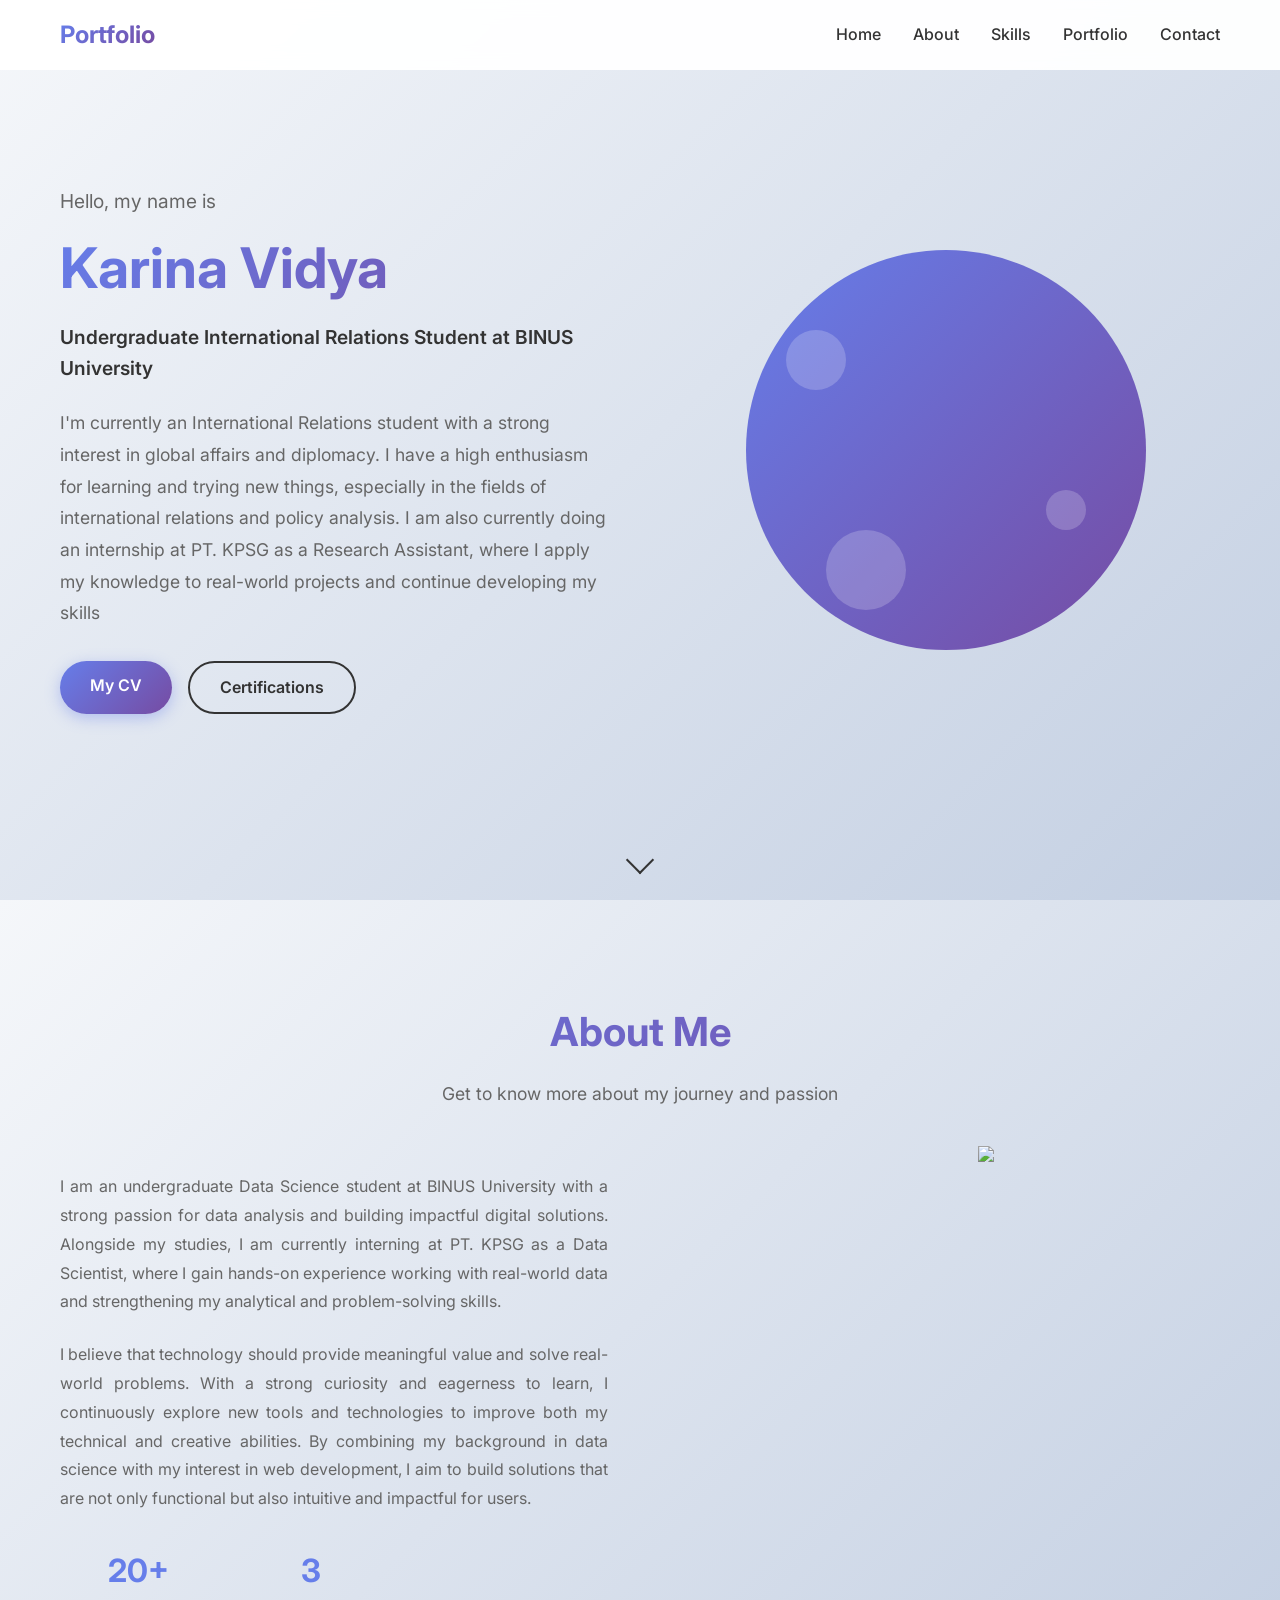
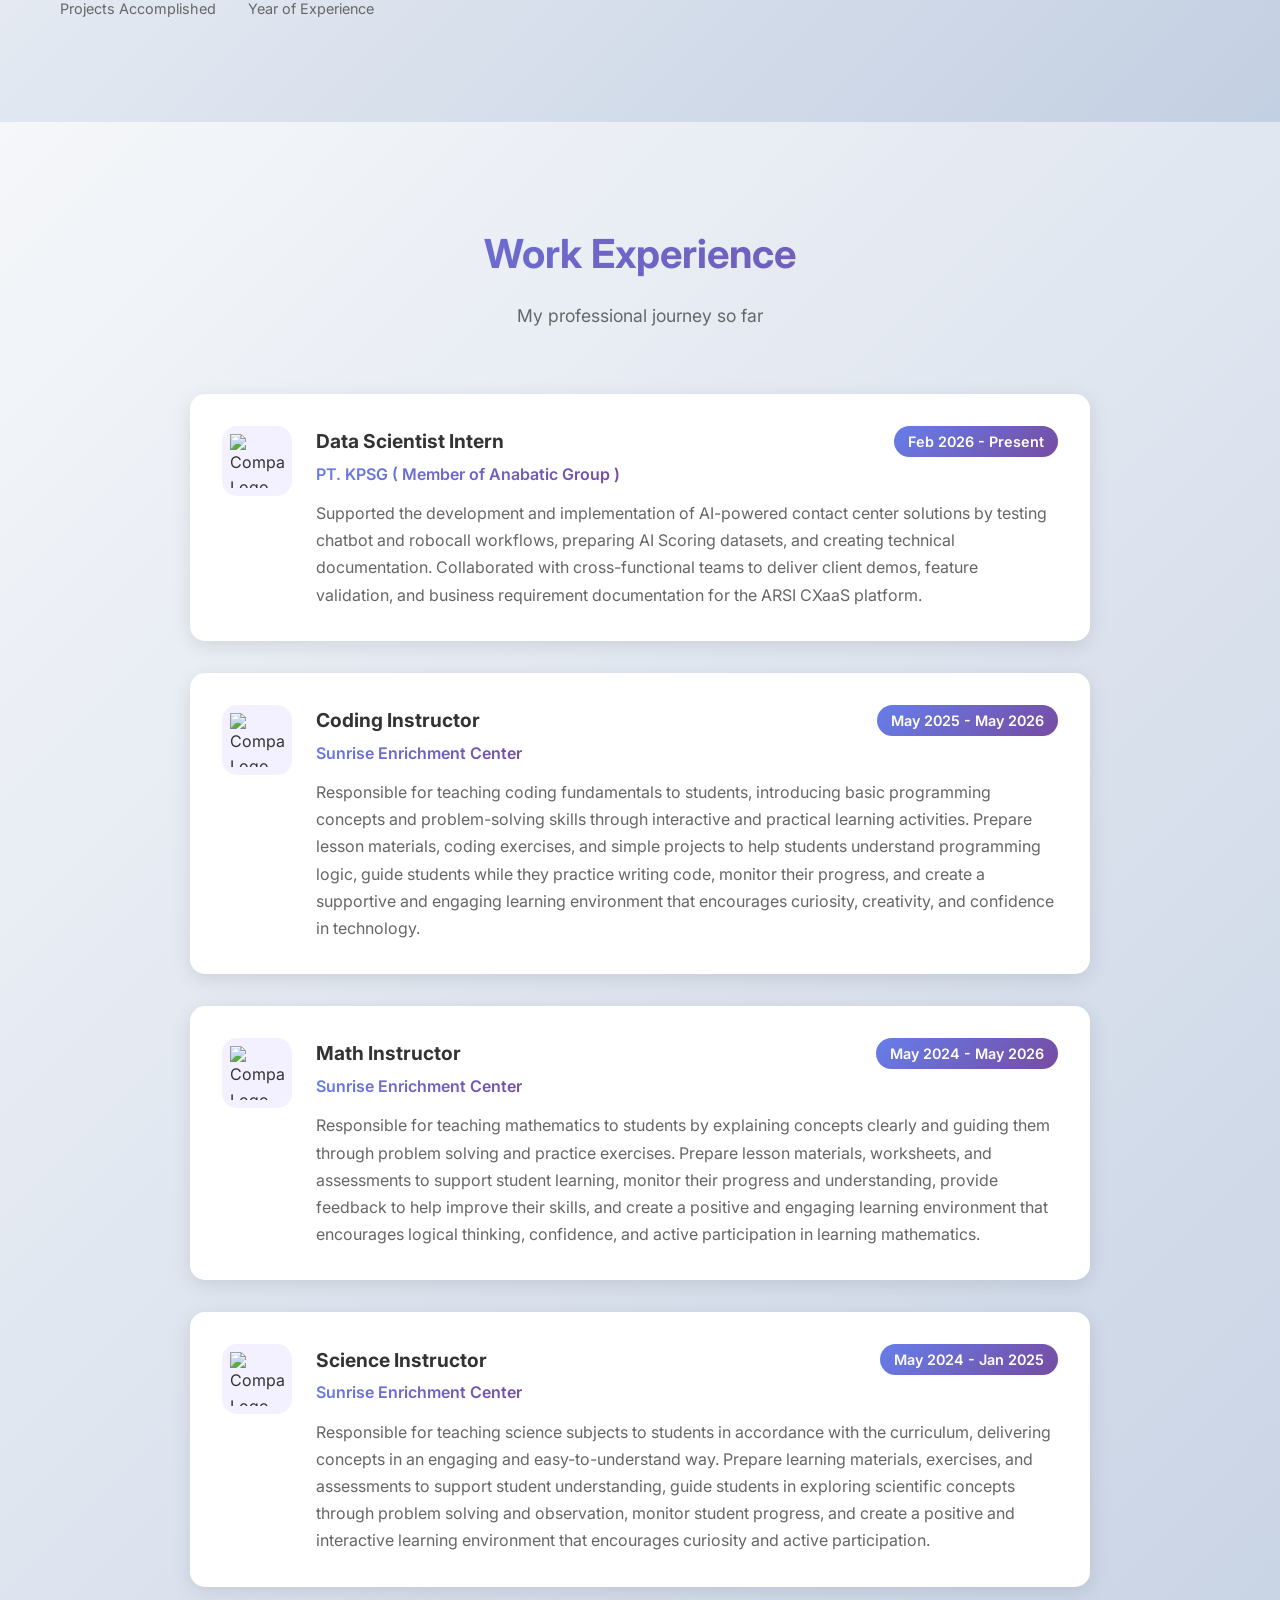
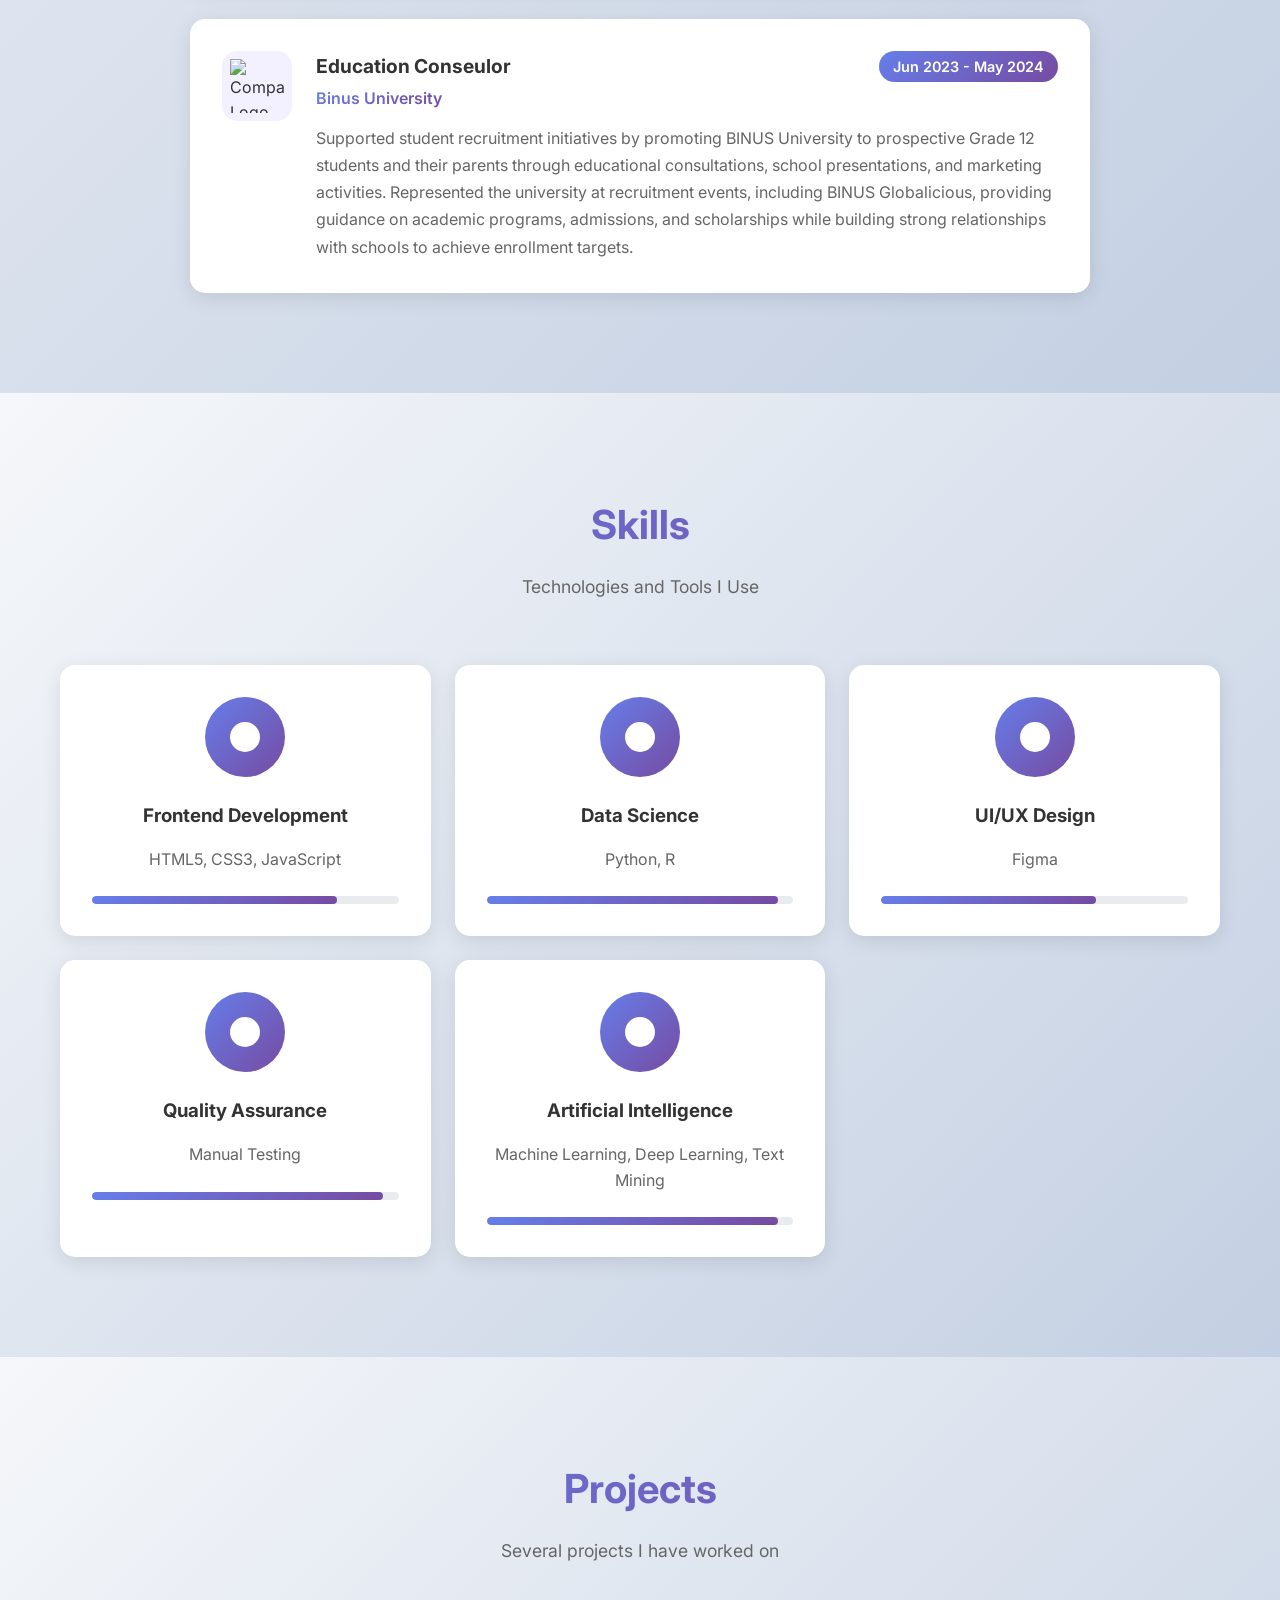
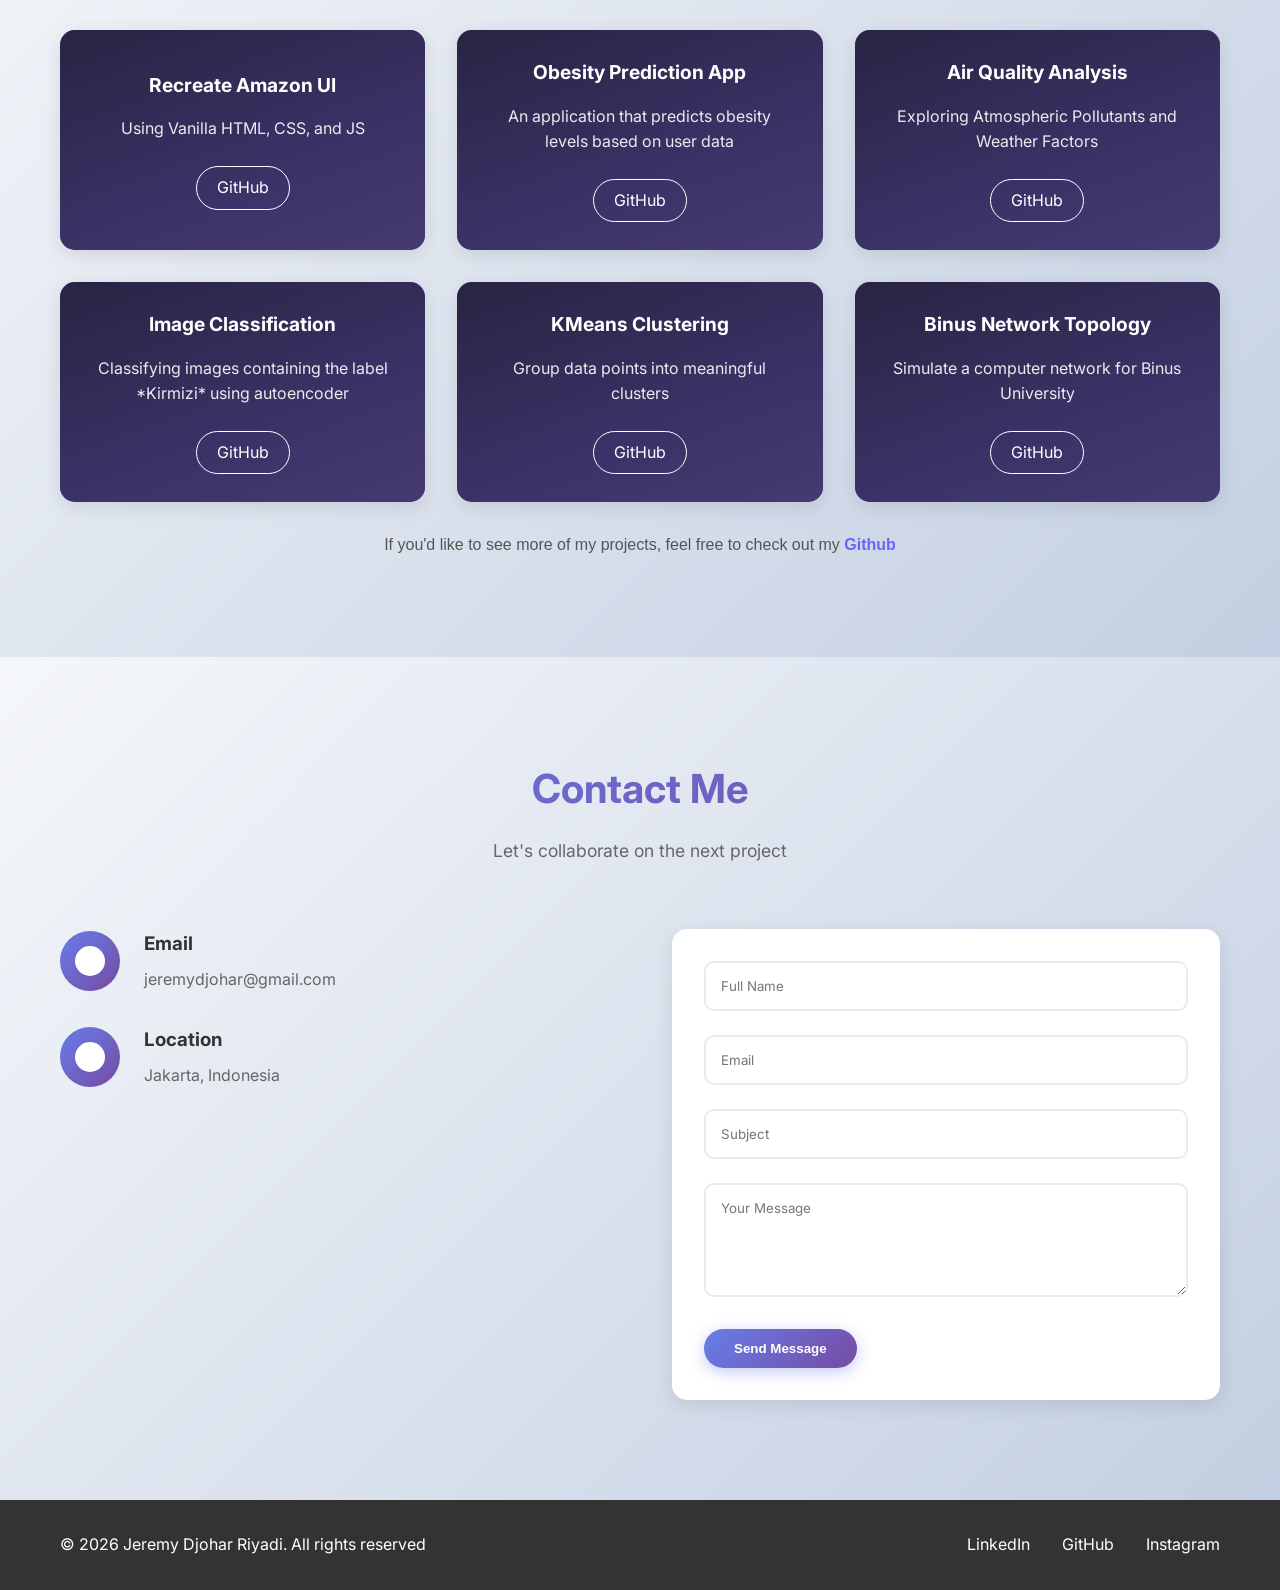
==== index.html @ fe1475b4 "Add files via upload" ====
<!DOCTYPE html>
<html lang="id">
<head>
    <meta charset="UTF-8">
    <meta name="viewport" content="width=device-width, initial-scale=1.0">
    <title>Portfolio Pribadi</title>
    <link href="https://fonts.googleapis.com/css2?family=Inter:wght@300;400;500;600;700&display=swap" rel="stylesheet">
    <link rel="stylesheet" href="styles.css?v=2">
</head>
<body>
    <!-- Navigation -->
    <nav class="navbar">
        <div class="nav-container">
            <div class="nav-logo">
                <span class="logo-text">Portfolio</span>
            </div>
            <ul class="nav-menu">
                <li class="nav-item">
                    <a href="#home" class="nav-link">Home</a>
                </li>
                <li class="nav-item">
                    <a href="#about" class="nav-link">About</a>
                </li>
                <li class="nav-item">
                    <a href="#skills" class="nav-link">Skills</a>
                </li>
                <li class="nav-item">
                    <a href="#portfolio" class="nav-link">Portfolio</a>
                </li>
                <li class="nav-item">
                    <a href="#contact" class="nav-link">Contact</a>
                </li>
            </ul>
            <div class="hamburger">
                <span class="bar"></span>
                <span class="bar"></span>
                <span class="bar"></span>
            </div>
        </div>
    </nav>

    <!-- Hero Section -->
    <section id="home" class="hero">
        <div class="hero-container">
            <div class="hero-content">
                <h1 class="hero-title">
                    <span class="greeting">Hello, my name is</span>
                    <span class="name">Karina Vidya</span>
                    <span class="profession">Undergraduate International Relations Student at BINUS University</span>
                </h1>
                <p class="hero-description">
                    I'm currently an International Relations student with a strong interest in global affairs and diplomacy. I have a high enthusiasm for learning and trying new things, especially in the fields of international relations and policy analysis. I am also currently doing an internship at PT. KPSG as a Research Assistant, where I apply my knowledge to real-world projects and continue developing my skills
                </p>
                <div class="hero-buttons">
                    <a href="/image/Jeremy Djohar Riyadi CV.pdf" target="_blank" class="btn btn-primary">My CV</a>
                    <a href="/achievements/achievements.html" class="btn btn-secondary">Certifications</a>
                </div>
            </div>
            <div class="hero-image">
                <div class="image-container">
                    <div class="floating-elements">
                        <div class="floating-element element-1"></div>
                        <div class="floating-element element-2"></div>
                        <div class="floating-element element-3"></div>
                    </div>
                </div>
            </div>
        </div>
        <div class="scroll-indicator">
            <div class="scroll-arrow"></div>
        </div>
    </section>

    <!-- About Section -->
    <section id="about" class="about">
        <div class="container">
            <div class="section-header">
                <h2 class="section-title">About Me</h2>
                <p class="section-subtitle">Get to know more about my journey and passion</p>
            </div>
            <div class="about-content">
                <div class="about-text">
                    <p>
                        I am an undergraduate Data Science student at BINUS University with a strong passion for data analysis and building impactful digital solutions. Alongside my studies, I am currently interning at PT. KPSG as a Data Scientist, where I gain hands-on experience working with real-world data and strengthening my analytical and problem-solving skills.
                    </p>
                    <p>
                        I believe that technology should provide meaningful value and solve real-world problems. With a strong curiosity and eagerness to learn, I continuously explore new tools and technologies to improve both my technical and creative abilities. By combining my background in data science with my interest in web development, I aim to build solutions that are not only functional but also intuitive and impactful for users.
                    </p>
                    <div class="stats">
                        <div class="stat-item">
                            <span class="stat-number">20+</span>
                            <span class="stat-label">Projects Accomplished</span>
                        </div>
                        <div class="stat-item">
                            <span class="stat-number">3+</span>
                            <span class="stat-label">Year of Experience</span>
                            </span>
                        </div>
                        <!-- <div class="stat-item">
                            <span class="stat-number">30+</span>
                            <span class="stat-label">Klien Puas</span>
                        </div> -->
                    </div>
                </div>
                <div class="about-image">
                    <div class="image-wrapper">
                        <img src="./image/foto-diri.jpg">
                    </div>
                </div>
            </div>
        </div>
    </section>

    <!-- Work Experience Section -->
    <section id="experience" class="experience">
        <div class="container">
            <div class="section-header">
                <h2 class="section-title">Work Experience</h2>
                <p class="section-subtitle">My professional journey so far</p>
            </div>
            <div class="experience-timeline">
                <div class="experience-item">
                    <div class="experience-logo">
                        <img src="./image/work-experience/KPSG.png" alt="Company Logo">
                    </div>
                    <div class="experience-details">
                        <div class="experience-header">
                            <h3 class="experience-role">Data Scientist Intern</h3>
                            <span class="experience-date">Feb 2026 - Present</span>
                        </div>
                        <h4 class="experience-company">PT. KPSG ( Member of Anabatic Group )</h4>
                        <p class="experience-description">
                            Supported the development and implementation of AI-powered contact center solutions by testing chatbot and robocall workflows, preparing AI Scoring datasets, and creating technical documentation. Collaborated with cross-functional teams to deliver client demos, feature validation, and business requirement documentation for the ARSI CXaaS platform.
                        </p>
                    </div>
                </div>

                <div class="experience-item">
                    <div class="experience-logo">
                        <img src="./image/work-experience/SEC.png" alt="Company Logo">
                    </div>
                    <div class="experience-details">
                        <div class="experience-header">
                            <h3 class="experience-role">Coding Instructor</h3>
                            <span class="experience-date">May 2025 - May 2026</span>
                        </div>
                        <h4 class="experience-company">Sunrise Enrichment Center</h4>
                        <p class="experience-description">
                            Responsible for teaching coding fundamentals to students, introducing basic programming concepts and problem-solving skills through interactive and practical learning activities. Prepare lesson materials, coding exercises, and simple projects to help students understand programming logic, guide students while they practice writing code, monitor their progress, and create a supportive and engaging learning environment that encourages curiosity, creativity, and confidence in technology.        </p>
                    </div>
                </div>

                <div class="experience-item">
                    <div class="experience-logo">
                        <img src="./image/work-experience/SEC.png" alt="Company Logo">
                    </div>
                    <div class="experience-details">
                        <div class="experience-header">
                            <h3 class="experience-role">Math Instructor</h3>
                            <span class="experience-date">May 2024 - May 2026</span>
                        </div>
                        <h4 class="experience-company">Sunrise Enrichment Center</h4>
                        <p class="experience-description">
                            Responsible for teaching mathematics to students by explaining concepts clearly and guiding them through problem solving and practice exercises. Prepare lesson materials, worksheets, and assessments to support student learning, monitor their progress and understanding, provide feedback to help improve their skills, and create a positive and engaging learning environment that encourages logical thinking, confidence, and active participation in learning mathematics.
                        </p>
                    </div>
                </div>

                <div class="experience-item">
                    <div class="experience-logo">
                        <img src="./image/work-experience/SEC.png" alt="Company Logo">
                    </div>
                    <div class="experience-details">
                        <div class="experience-header">
                            <h3 class="experience-role">Science Instructor</h3>
                            <span class="experience-date">May 2024 - Jan 2025</span>
                        </div>
                        <h4 class="experience-company">Sunrise Enrichment Center</h4>
                        <p class="experience-description">
                            Responsible for teaching science subjects to students in accordance with the curriculum, delivering concepts in an engaging and easy-to-understand way. Prepare learning materials, exercises, and assessments to support student understanding, guide students in exploring scientific concepts through problem solving and observation, monitor student progress, and create a positive and interactive learning environment that encourages curiosity and active participation.
                        </p>
                    </div>
                </div>

                <div class="experience-item">
                    <div class="experience-logo">
                        <img src="./image/work-experience/BINUS.png" alt="Company Logo">
                    </div>
                    <div class="experience-details">
                        <div class="experience-header">
                            <h3 class="experience-role">Education Conseulor</h3>
                            <span class="experience-date">Jun 2023 - May 2024</span>
                        </div>
                        <h4 class="experience-company">Binus University</h4>
                        <p class="experience-description">
                            Supported student recruitment initiatives by promoting BINUS University to prospective Grade 12 students and their parents through educational consultations, school presentations, and marketing activities. Represented the university at recruitment events, including BINUS Globalicious, providing guidance on academic programs, admissions, and scholarships while building strong relationships with schools to achieve enrollment targets.
                        </p>
                    </div>
                </div>
            </div>
        </div>
    </section>

    <!-- Skills Section -->
    <section id="skills" class="skills">
        <div class="container">
            <div class="section-header">
                <h2 class="section-title">Skills</h2>
                <p class="section-subtitle">Technologies and Tools I Use</p>
            </div>
            <div class="skills-grid">
                <div class="skill-card">
                    <div class="skill-icon">
                        <div class="icon-html"></div>
                    </div>
                    <h3>Frontend Development</h3>
                    <p>HTML5, CSS3, JavaScript</p>
                    <div class="skill-progress">
                        <div class="progress-bar" data-width="80"></div>
                    </div>
                </div>
                <div class="skill-card">
                    <div class="skill-icon">
                        <div class="icon-backend"></div>
                    </div>
                    <h3>Data Science</h3>
                    <p>Python, R</p>
                    <div class="skill-progress">
                        <div class="progress-bar" data-width="95"></div>
                    </div>
                </div>
                <div class="skill-card">
                    <div class="skill-icon">
                        <div class="icon-design"></div>
                    </div>
                    <h3>UI/UX Design</h3>
                    <p>Figma</p>
                    <div class="skill-progress">
                        <div class="progress-bar" data-width="70"></div>
                    </div>
                </div>
                <div class="skill-card">
                    <div class="skill-icon">
                        <div class="icon-mobile"></div>
                    </div>
                    <h3>Quality Assurance</h3>
                    <p>Manual Testing</p>
                    <div class="skill-progress">
                        <div class="progress-bar" data-width="95"></div>
                    </div>
                </div>
                <div class="skill-card">
                    <div class="skill-icon">
                        <div class="icon-mobile"></div>
                    </div>
                    <h3>Artificial Intelligence</h3>
                    <p>Machine Learning, Deep Learning, Text Mining</p>
                    <div class="skill-progress">
                        <div class="progress-bar" data-width="95"></div>
                    </div>
                </div>
            </div>
        </div>
    </section>

    <section id="portfolio" class="portfolio">
        <div class="container">
            <div class="section-header">
                <h2 class="section-title">Projects</h2>
                <p class="section-subtitle">Several projects I have worked on</p>
            </div>
            <div class="portfolio-grid">
                <div class="portfolio-item">
                    <div class="portfolio-image">
                        <div class="project-overlay">
                            <div class="project-info">
                                <h3>Recreate Amazon UI</h3>
                                <p>Using Vanilla HTML, CSS, and JS</p>
                                <div class="project-links">
                                    <a href="https://github.com/JeremyRiyadi/RecreateAmazonUI" target="_blank" class="project-link">GitHub</a>
                                </div>
                            </div>
                        </div>
                    </div>
                </div>
                <div class="portfolio-item">
                    <div class="portfolio-image">
                        <div class="project-overlay">
                            <div class="project-info">
                                <h3>Obesity Prediction App</h3>
                                <p>An application that predicts obesity levels based on user data</p>
                                <div class="project-links">
                                    <a href="https://github.com/JeremyRiyadi/ObesityPrediction" target="_blank" class="project-link">GitHub</a>
                                </div>
                            </div>
                        </div>
                    </div>
                </div>
                <div class="portfolio-item">
                    <div class="portfolio-image">
                        <div class="project-overlay">
                            <div class="project-info">
                                <h3>Air Quality Analysis</h3>
                                <p>Exploring Atmospheric Pollutants and Weather Factors</p>
                                <div class="project-links">
                                    <a href="https://github.com/JeremyRiyadi/AirQualityAnalysis" class="project-link">GitHub</a>
                                </div>
                            </div>
                        </div>
                    </div>
                </div>
                <div class="portfolio-item">
                    <div class="portfolio-image">
                        <div class="project-overlay">
                            <div class="project-info">
                                <h3>Image Classification</h3>
                                <p>Classifying images containing the label *Kirmizi* using autoencoder</p>
                                <div class="project-links">
                                    <a href="https://github.com/JeremyRiyadi/AutoEncoder-Image-Classification" class="project-link" target="_blank">GitHub</a>
                                </div>
                            </div>
                        </div>
                    </div>
                </div>
                <div class="portfolio-item">
                    <div class="portfolio-image">
                        <div class="project-overlay">
                            <div class="project-info">
                                <h3>KMeans Clustering</h3>
                                <p>Group data points into meaningful clusters</p>
                                <div class="project-links">
                                    <a href="https://github.com/JeremyRiyadi/K-Means-Clustering" class="project-link" target="_blank">GitHub</a>
                                </div>
                            </div>
                        </div>
                    </div>
                </div>
                <div class="portfolio-item">
                    <div class="portfolio-image">
                        <div class="project-overlay">
                            <div class="project-info">
                                <h3>Binus Network Topology</h3>
                                <p>Simulate a computer network for Binus University</p>
                                <div class="project-links">
                                    <a href="https://github.com/JeremyRiyadi/Binus-Network-Topology" class="project-link" target="_blank">GitHub</a>
                                </div>
                            </div>
                        </div>
                    </div>
                </div>
            </div>
            <div class="github-portfolio">If you'd like to see more of my projects, feel free to check out my <a href="https://github.com/JeremyRiyadi" target="_blank">Github</a></div>
        </div>
    </section>

    <!-- Contact Section -->
    <section id="contact" class="contact">
        <div class="container">
            <div class="section-header">
                <h2 class="section-title">Contact Me</h2>
                <p class="section-subtitle">Let's collaborate on the next project</p>
            </div>
            <div class="contact-content">
                <div class="contact-info">
                    <div class="contact-item">
                        <div class="contact-icon">
                            <div class="icon-email"></div>
                        </div>
                        <div class="contact-details">
                            <h3>Email</h3>
                            <p>jeremydjohar@gmail.com</p>
                        </div>
                    </div>
                    <!-- <div class="contact-item">
                        <div class="contact-icon">
                            <div class="icon-phone"></div>
                        </div>
                        <div class="contact-details">
                            <h3>Phone</h3>
                            <p>+62 8956 0505 3030</p>
                        </div>
                    </div> -->
                    <div class="contact-item">
                        <div class="contact-icon">
                            <div class="icon-location"></div>
                        </div>
                        <div class="contact-details">
                            <h3>Location</h3>
                            <p>Jakarta, Indonesia</p>
                        </div>
                    </div>
                </div>
                <form action="https://formspree.io/f/xjkoqdkg" method="POST"class="contact-form">
                    <div class="form-group">
                        <input type="text" id="name" name="name" placeholder="Full Name" required>
                    </div>
                    <div class="form-group">
                        <input type="email" id="email" name="email" placeholder="Email" required>
                    </div>
                    <div class="form-group">
                        <input type="text" id="subject" name="subject" placeholder="Subject" required>
                    </div>
                    <div class="form-group">
                        <textarea id="message" name="message" placeholder="Your Message" rows="5" required></textarea>
                    </div>
                    <button type="submit" class="btn btn-primary">Send Message</button>
                </form>
            </div>
        </div>
    </section>

    <!-- Footer -->
    <footer class="footer">
        <div class="container">
            <div class="footer-content">
                <div class="footer-text">
                    <p>&copy; 2026 Jeremy Djohar Riyadi. All rights reserved</p>
                </div>
                <div class="social-link s">
                    <a href="https://www.linkedin.com/in/jeremy-riyadi-1b7b32272/" class="social-link">LinkedIn</a>
                    <a href="https://github.com/JeremyRiyadi" class="social-link">GitHub</a>
                    <a href="https://www.instagram.com/jeremyd_riyadi" class="social-link">Instagram</a>
                </div>
            </div>
        </div>
    </footer>

    <script src="script.js"></script>
</body>
</html>
---- styles.css ----
/* Base Styles */
* {
    margin: 0;
    padding: 0;
    box-sizing: border-box;
}

html {
    scroll-behavior: smooth;
}

body {
    font-family: 'Inter', sans-serif;
    line-height: 1.6;
    color: #333;
    overflow-x: hidden;
    max-width: 100vw;
}

.container {
    max-width: 1200px;
    margin: 0 auto;
    padding: 0 20px;
}

/* Navigation */
.navbar {
    position: fixed;
    top: 0;
    width: 100%;
    background: rgba(255, 255, 255, 0.95);
    backdrop-filter: blur(10px);
    z-index: 1000;
    transition: all 0.3s ease;
}

.nav-container {
    max-width: 1200px;
    margin: 0 auto;
    padding: 0 20px;
    display: flex;
    justify-content: space-between;
    align-items: center;
    height: 70px;
}

.logo-text {
    font-size: 1.5rem;
    font-weight: 700;
    background: linear-gradient(135deg, #667eea 0%, #764ba2 100%);
    -webkit-background-clip: text;
    -webkit-text-fill-color: transparent;
    background-clip: text;
}

.nav-menu {
    display: flex;
    list-style: none;
    gap: 2rem;
}

.nav-link {
    text-decoration: none;
    color: #333;
    font-weight: 500;
    transition: all 0.3s ease;
    position: relative;
}

.nav-link::after {
    content: '';
    position: absolute;
    bottom: -5px;
    left: 0;
    width: 0;
    height: 2px;
    background: linear-gradient(135deg, #667eea 0%, #764ba2 100%);
    transition: width 0.3s ease;
}

.nav-link:hover::after {
    width: 100%;
}

.hamburger {
    display: none;
    flex-direction: column;
    cursor: pointer;
}

.bar {
    width: 25px;
    height: 3px;
    background: #333;
    margin: 3px 0;
    transition: 0.3s;
}

/* Hero Section */
.hero {
    min-height: 100vh;
    display: flex;
    align-items: center;
    background: linear-gradient(135deg, #f5f7fa 0%, #c3cfe2 100%);
    position: relative;
    overflow: hidden;
}

.hero-container {
    max-width: 1200px;
    margin: 0 auto;
    padding: 0 20px;
    display: grid;
    grid-template-columns: 1fr 1fr;
    gap: 4rem;
    align-items: center;
}

.hero-content {
    animation: slideInLeft 1s ease-out;
}

.hero-title {
    display: flex;
    flex-direction: column;
    gap: 0.5rem;
    margin-bottom: 1.5rem;
}

.greeting {
    font-size: 1.2rem;
    color: #666;
    font-weight: 400;
}

.name {
    font-size: 3.5rem;
    font-weight: 700;
    background: linear-gradient(135deg, #667eea 0%, #764ba2 100%);
    -webkit-background-clip: text;
    -webkit-text-fill-color: transparent;
    background-clip: text;
}

.profession {
    font-size: 1.2rem;
    color: #333;
    font-weight: 600;
}

.hero-description {
    font-size: 1.1rem;
    color: #666;
    margin-bottom: 2rem;
    line-height: 1.8;
}

.hero-buttons {
    display: flex;
    gap: 1rem;
}

.btn {
    padding: 12px 30px;
    border-radius: 50px;
    text-decoration: none;
    font-weight: 600;
    transition: all 0.3s ease;
    border: none;
    cursor: pointer;
    display: inline-block;
}

.btn-primary {
    background: linear-gradient(135deg, #667eea 0%, #764ba2 100%);
    color: white;
    box-shadow: 0 4px 15px rgba(102, 126, 234, 0.4);
}

.btn-primary:hover {
    transform: translateY(-2px);
    box-shadow: 0 8px 25px rgba(102, 126, 234, 0.6);
}

.btn-secondary {
    background: transparent;
    color: #333;
    border: 2px solid #333;
}

.btn-secondary:hover {
    background: #333;
    color: white;
    transform: translateY(-2px);
}

.hero-image {
    display: flex;
    justify-content: center;
    align-items: center;
    animation: slideInRight 1s ease-out;
}

.image-container {
    position: relative;
    width: 400px;
    height: 400px;
    background: linear-gradient(135deg, #667eea 0%, #764ba2 100%);
    border-radius: 50%;
    display: flex;
    align-items: center;
    justify-content: center;
}

.floating-elements {
    position: absolute;
    width: 100%;
    height: 100%;
}

.floating-element {
    position: absolute;
    border-radius: 50%;
    background: rgba(255, 255, 255, 0.2);
    animation: float 6s ease-in-out infinite;
}

.element-1 {
    width: 60px;
    height: 60px;
    top: 20%;
    left: 10%;
    animation-delay: 0s;
}

.element-2 {
    width: 40px;
    height: 40px;
    top: 60%;
    right: 15%;
    animation-delay: 2s;
}

.element-3 {
    width: 80px;
    height: 80px;
    bottom: 10%;
    left: 20%;
    animation-delay: 4s;
}

.scroll-indicator {
    position: absolute;
    bottom: 30px;
    left: 50%;
    transform: translateX(-50%);
    animation: bounce 2s infinite;
}

.scroll-arrow {
    width: 20px;
    height: 20px;
    border-right: 2px solid #333;
    border-bottom: 2px solid #333;
    transform: rotate(45deg);
}

/* Section Styles */
.section-header {
    text-align: center;
    margin-bottom: 4rem;
}

.section-title {
    font-size: 2.5rem;
    font-weight: 700;
    margin-bottom: 1rem;
    background: linear-gradient(135deg, #667eea 0%, #764ba2 100%);
    -webkit-background-clip: text;
    -webkit-text-fill-color: transparent;
    background-clip: text;
}

.section-subtitle {
    font-size: 1.1rem;
    color: #666;
    max-width: 600px;
    margin: 0 auto;
}

/* About Section */
.about {
    padding: 100px 0;
    background: linear-gradient(135deg, #f5f7fa 0%, #c3cfe2 100%);
}

.about-content {
    display: grid;
    grid-template-columns: 1fr 1fr;
    gap: 4rem;
    align-items: center;
}

.about-text p {
    margin-bottom: 1.5rem;
    color: #666;
    line-height: 1.8;
    text-align: justify;
}

.stats {
    display: flex;
    gap: 2rem;
    margin-top: 2rem;
}

.stat-item {
    text-align: center;
}

.stat-number {
    display: block;
    font-size: 2rem;
    font-weight: 700;
    color: #667eea;
}

.stat-label {
    font-size: 0.9rem;
    color: #666;
}

.about-image {
    display: flex;
    justify-content: start;
    height: 100%;
}

.image-wrapper {
    position: relative;
    width: 500px;
    height: 400px;
    border-radius: 20px;
    display: flex;
    align-items: center;
    justify-content: center;
}

.image-wrapper img {
    width : auto;
    height: 500px;
    margin-left: 8rem;
    margin-top: 3rem;
}

.profile-card {
    background: white;
    padding: 2rem;
    border-radius: 15px;
    box-shadow: 0 10px 30px rgba(0, 0, 0, 0.1);
    text-align: center;
    transform: translateY(-20px);
}

.profile-card h3 {
    margin-bottom: 0.5rem;
    color: #333;
}

.profile-card p {
    color: #666;
    font-size: 0.9rem;
}

/* Skills Section */
.skills {
    padding: 100px 0;
    background: linear-gradient(135deg, #f5f7fa 0%, #c3cfe2 100%);;
}

.skills-grid {
    display: grid;
    grid-template-columns: repeat(auto-fit, minmax(280px, 1fr));
    gap: 1.5rem;
}

.skill-card {
    background: white;
    padding: 2rem;
    border-radius: 15px;
    text-align: center;
    box-shadow: 0 5px 20px rgba(0, 0, 0, 0.1);
    transition: all 0.3s ease;
}

.skill-card:hover {
    transform: translateY(-10px);
    box-shadow: 0 15px 40px rgba(0, 0, 0, 0.15);
}

.skill-icon {
    width: 80px;
    height: 80px;
    margin: 0 auto 1.5rem;
    background: linear-gradient(135deg, #667eea 0%, #764ba2 100%);
    border-radius: 50%;
    display: flex;
    align-items: center;
    justify-content: center;
}

.skill-card h3 {
    margin-bottom: 1rem;
    color: #333;
}

.skill-card p {
    color: #666;
    margin-bottom: 1.5rem;
}

.skill-progress {
    background: #e9ecef;
    height: 8px;
    border-radius: 4px;
    overflow: hidden;
}

.progress-bar {
    height: 100%;
    background: linear-gradient(135deg, #667eea 0%, #764ba2 100%);
    border-radius: 4px;
    width: 0;
    transition: width 2s ease;
}

/* Work Experience Section */
.experience {
    padding: 100px 0;
    background: linear-gradient(135deg, #f5f7fa 0%, #c3cfe2 100%);
}

.experience-timeline {
    display: flex;
    flex-direction: column;
    gap: 2rem;
    max-width: 900px;
    margin: 0 auto;
}

.experience-item {
    background: white;
    border-radius: 15px;
    padding: 2rem;
    box-shadow: 0 5px 20px rgba(0, 0, 0, 0.1);
    display: flex;
    gap: 1.5rem;
    align-items: flex-start;
    transition: all 0.3s ease;
}

.experience-item:hover {
    transform: translateY(-5px);
    box-shadow: 0 15px 40px rgba(0, 0, 0, 0.15);
}

.experience-logo {
    flex-shrink: 0;
    width: 70px;
    height: 70px;
    border-radius: 15px;
    background: #f3f1ff;
    display: flex;
    align-items: center;
    justify-content: center;
    overflow: hidden;
}

.experience-logo img {
    width: 100%;
    height: 100%;
    object-fit: contain;
    padding: 8px;
}

.experience-details {
    flex: 1;
}

.experience-header {
    display: flex;
    flex-wrap: wrap;
    justify-content: space-between;
    align-items: center;
    gap: 0.5rem;
    margin-bottom: 0.3rem;
}

.experience-role {
    color: #333;
    font-size: 1.2rem;
}

.experience-date {
    font-size: 0.9rem;
    font-weight: 600;
    color: white;
    background: linear-gradient(135deg, #667eea 0%, #764ba2 100%);
    padding: 4px 14px;
    border-radius: 50px;
    white-space: nowrap;
}

.experience-company {
    font-size: 1rem;
    font-weight: 600;
    margin-bottom: 0.8rem;
    background: linear-gradient(135deg, #667eea 0%, #764ba2 100%);
    -webkit-background-clip: text;
    -webkit-text-fill-color: transparent;
    background-clip: text;
    display: inline-block;
}

.experience-description {
    color: #666;
    line-height: 1.7;
}

/* Portfolio Section */
.portfolio {
    padding: 100px 0;
    background: linear-gradient(135deg, #f5f7fa 0%, #c3cfe2 100%);
}

.portfolio-grid {
    display: grid;
    grid-template-columns: repeat(auto-fit, minmax(300px, 1fr));
    gap: 2rem;
}

.portfolio-item {
    position: relative;
    border-radius: 15px;
    overflow: hidden;
    box-shadow: 0 5px 20px rgba(0, 0, 0, 0.1);
    transition: all 0.3s ease;
}

.portfolio-item:hover {
    transform: translateY(-10px);
    box-shadow: 0 15px 40px rgba(0, 0, 0, 0.2);
}

.portfolio-image {
    height: 220px;
    background: linear-gradient(135deg, #667eea 0%, #764ba2 100%);
    position: relative;
    overflow: hidden;
}

.github-portfolio {
    text-align: center;
    margin-top: 30px;
    font-size: 16px;
    color: #555; 
    font-family: 'Poppins', sans-serif;
}

.github-portfolio a {
    color: #6c63ff; 
    text-decoration: none;
    font-weight: 600;
    transition: color 0.3s ease;
}

.github-portfolio a:hover {
    color: #3a2ecc; 
    text-decoration: underline;
}

.project-overlay {
    position: absolute;
    top: 0;
    left: 0;
    right: 0;
    bottom: 0;
    background: linear-gradient(160deg, #282442 0%, #3a3266 60%, #453a72 100%);
    display: flex;
    align-items: center;
    justify-content: center;
    opacity: 0;
    transition: all 0.3s ease;
}

.portfolio-item .project-overlay {
    opacity: 1;
}

.project-info {
    text-align: center;
    color: white;
    padding: 2rem;
}

.project-info h3 {
    margin-bottom: 1rem;
    font-size: 1.2rem;
}

.project-info p {
    margin-bottom: 1.5rem;
    opacity: 0.9;
    font-size: 1rem;
}

.project-links {
    display: flex;
    gap: 1rem;
    justify-content: center;
}

.project-link {
    padding: 8px 20px;
    background: transparent;
    color: white;
    text-decoration: none;
    border: 1px solid white;
    border-radius: 25px;
    transition: all 0.3s ease;
}

.project-link:hover {
    background: white;
    color: #333;
    font-weight: bold;
}

/* Contact Section */
.contact {
    padding: 100px 0;
    background: linear-gradient(135deg, #f5f7fa 0%, #c3cfe2 100%);
}

.contact-content {
    display: grid;
    grid-template-columns: 1fr 1fr;
    gap: 4rem;
}

.contact-info {
    display: flex;
    flex-direction: column;
    gap: 2rem;
}

.contact-item {
    display: flex;
    align-items: center;
    gap: 1.5rem;
}

.contact-icon {
    width: 60px;
    height: 60px;
    background: linear-gradient(135deg, #667eea 0%, #764ba2 100%);
    border-radius: 50%;
    display: flex;
    align-items: center;
    justify-content: center;
}

.contact-details h3 {
    margin-bottom: 0.5rem;
    color: #333;
}

.contact-details p {
    color: #666;
}

.contact-form {
    background: white;
    padding: 2rem;
    border-radius: 15px;
    box-shadow: 0 5px 20px rgba(0, 0, 0, 0.1);
}

.form-group {
    margin-bottom: 1.5rem;
}

.form-group input,
.form-group textarea {
    width: 100%;
    padding: 15px;
    border: 2px solid #e9ecef;
    border-radius: 10px;
    font-family: inherit;
    transition: all 0.3s ease;
}

.form-group input:focus,
.form-group textarea:focus {
    outline: none;
    border-color: #667eea;
}

/* Footer */
.footer {
    background: #333;
    color: white;
    padding: 2rem 0;
}

.footer-content {
    display: flex;
    justify-content: space-between;
    align-items: center;
}

.social-links {
    display: flex;
    gap: 1rem;
}

.social-link {
    color: white;
    text-decoration: none;
    transition: all 0.3s ease;
    display: flex;
    gap: 2rem;
}

.social-link:hover {
    color: #667eea;
}

/* Icon Styles */
.icon-html, .icon-backend, .icon-design, .icon-mobile,
.icon-email, .icon-phone, .icon-location {
    width: 30px;
    height: 30px;
    background: white;
    border-radius: 50%;
}

/* Animations */
@keyframes slideInLeft {
    from {
        opacity: 0;
        transform: translateX(-50px);
    }
    to {
        opacity: 1;
        transform: translateX(0);
    }
}

@keyframes slideInRight {
    from {
        opacity: 0;
        transform: translateX(50px);
    }
    to {
        opacity: 1;
        transform: translateX(0);
    }
}

@keyframes float {
    0%, 100% {
        transform: translateY(0px);
    }
    50% {
        transform: translateY(-20px);
    }
}

@keyframes bounce {
    0%, 20%, 50%, 80%, 100% {
        transform: translateY(0) translateX(-50%);
    }
    40% {
        transform: translateY(-10px) translateX(-50%);
    }
    60% {
        transform: translateY(-5px) translateX(-50%);
    }
}

/* Responsive Design */
@media (max-width: 820px) {
    .hamburger {
        display: flex;
    }
    
    .nav-menu {
        position: fixed;
        left: -100%;
        top: 70px;
        flex-direction: column;
        background-color: white;
        width: 100%;
        text-align: center;
        transition: 0.3s;
        box-shadow: 0 10px 27px rgba(0, 0, 0, 0.05);
        padding: 2rem 0;
    }
    
    .nav-menu.active {
        left: 0;
    }

    .hero-container {
        grid-template-columns: 1fr;
        text-align: center;
        gap: 5rem;
    }

    .hero-buttons {
        display: flex;
        justify-content: center;
    }
    
    .name {
        font-size: 2.5rem;
    }
    
    .profession {
        font-size: 1.5rem;
    }
    
    .about-content,
    .contact-content {
        grid-template-columns: 1fr;
        gap: 2rem;
    }

    .about-text p {
        margin-bottom: 1.5rem;
        color: #666;
        line-height: 1.8;
        text-align: center;
    }

    .image-wrapper {
        display: flex;
        justify-content: center;
        align-items: center;
        width: 95vw;
    }

    .image-wrapper img {
        width : auto;
        height: 400px;
        margin: 0;
    }
    
    .stats {
        justify-content: center;
    }
    
    .skills-grid {
        grid-template-columns: 1fr;
    }
    
    .portfolio-grid {
        grid-template-columns: 1fr;
    }

    .experience-item {
        flex-direction: column;
        text-align: center;
        align-items: center;
    }

    .experience-header {
        flex-direction: column;
        text-align: center;
    }
    
    .footer-content {
        flex-direction: column;
        gap: 1rem;
        text-align: center;
    }
}

@media (max-width: 480px) {
    .navbar {
        opacity: 0;
    }

    .section-title {
        font-size: 1.8rem;
    }

    .hero {
        max-width: 100vw;
    }
    
    .hero-container {
        gap: 2rem;
    }

    .greeting {
        font-size: 1rem;
    }

    .name {
        font-size: 1.7rem;
    }

    .profession {
        font-size: 1.2rem;
    }

    .hero-description {
        font-size: 1rem;
    }

    .hero-buttons {
        flex-direction: column;
        align-items: center;
    }

    .btn {
        padding: 10px 25px;
        font-weight: 500;
        transition: all 0.3s ease;
        cursor: pointer;
    }

    .image-container {
        width: 200px;
        height: 200px;
    }

    .floating-elements {
        width: 80%;
    }

    .element-1 {
        width: 30px;
        height: 30px;
        top: 20%;
        left: 10%;
        animation-delay: 0s;
    }

    .element-2 {
        width: 20px;
        height: 20px;
        top: 60%;
        right: 15%;
        animation-delay: 2s;
    }

    .element-3 {
        width: 40px;
        height: 40px;
        bottom: 10%;
        left: 20%;
        animation-delay: 4s;
    }
    
    .btn {
        width: 200px;
        text-align: center;
    }

    .about-text p {
        font-size: 0.7rem;
        text-align: center;
    }

    .about-text {
        max-width: 100%;
        width: 90vw;
    }

    .stats{
        display: flex;
        justify-content: center;
        width: 90vw;
    }

    .stat-number {
        font-size: 1.5rem;
    }

    .stat-label {
        font-size: 0.8rem;
    }

    .image-wrapper img {
        width : auto;
        height: 350px;
        margin-left: 0;
        margin-top: 3rem;
    }

    .image-wrapper {
        width: 90vw;
        display: flex;
        justify-content: center;
    }

    .portfolio-image {
        height: 250px;
    }

    .project-info {
        padding: 10px 10px;
    }

    .project-info p {
        font-size: 0.8rem;
    }

    .skill-icon {
        width: 40px;
        height: 40px;
    }

    .contact-icon {
        width: 40px;
        height: 40px;
    }

    .experience-item {
        padding: 1.5rem;
    }

    .experience-logo {
        width: 55px;
        height: 55px;
    }

    .experience-role {
        font-size: 1rem;
    }

    .experience-description {
        font-size: 0.85rem;
    }

    .icon-html, .icon-backend, .icon-design, .icon-mobile,
    .icon-email, .icon-phone, .icon-location {
        width: 15px;
        height: 15px;
        background: white;
        border-radius: 50%;
    }
}
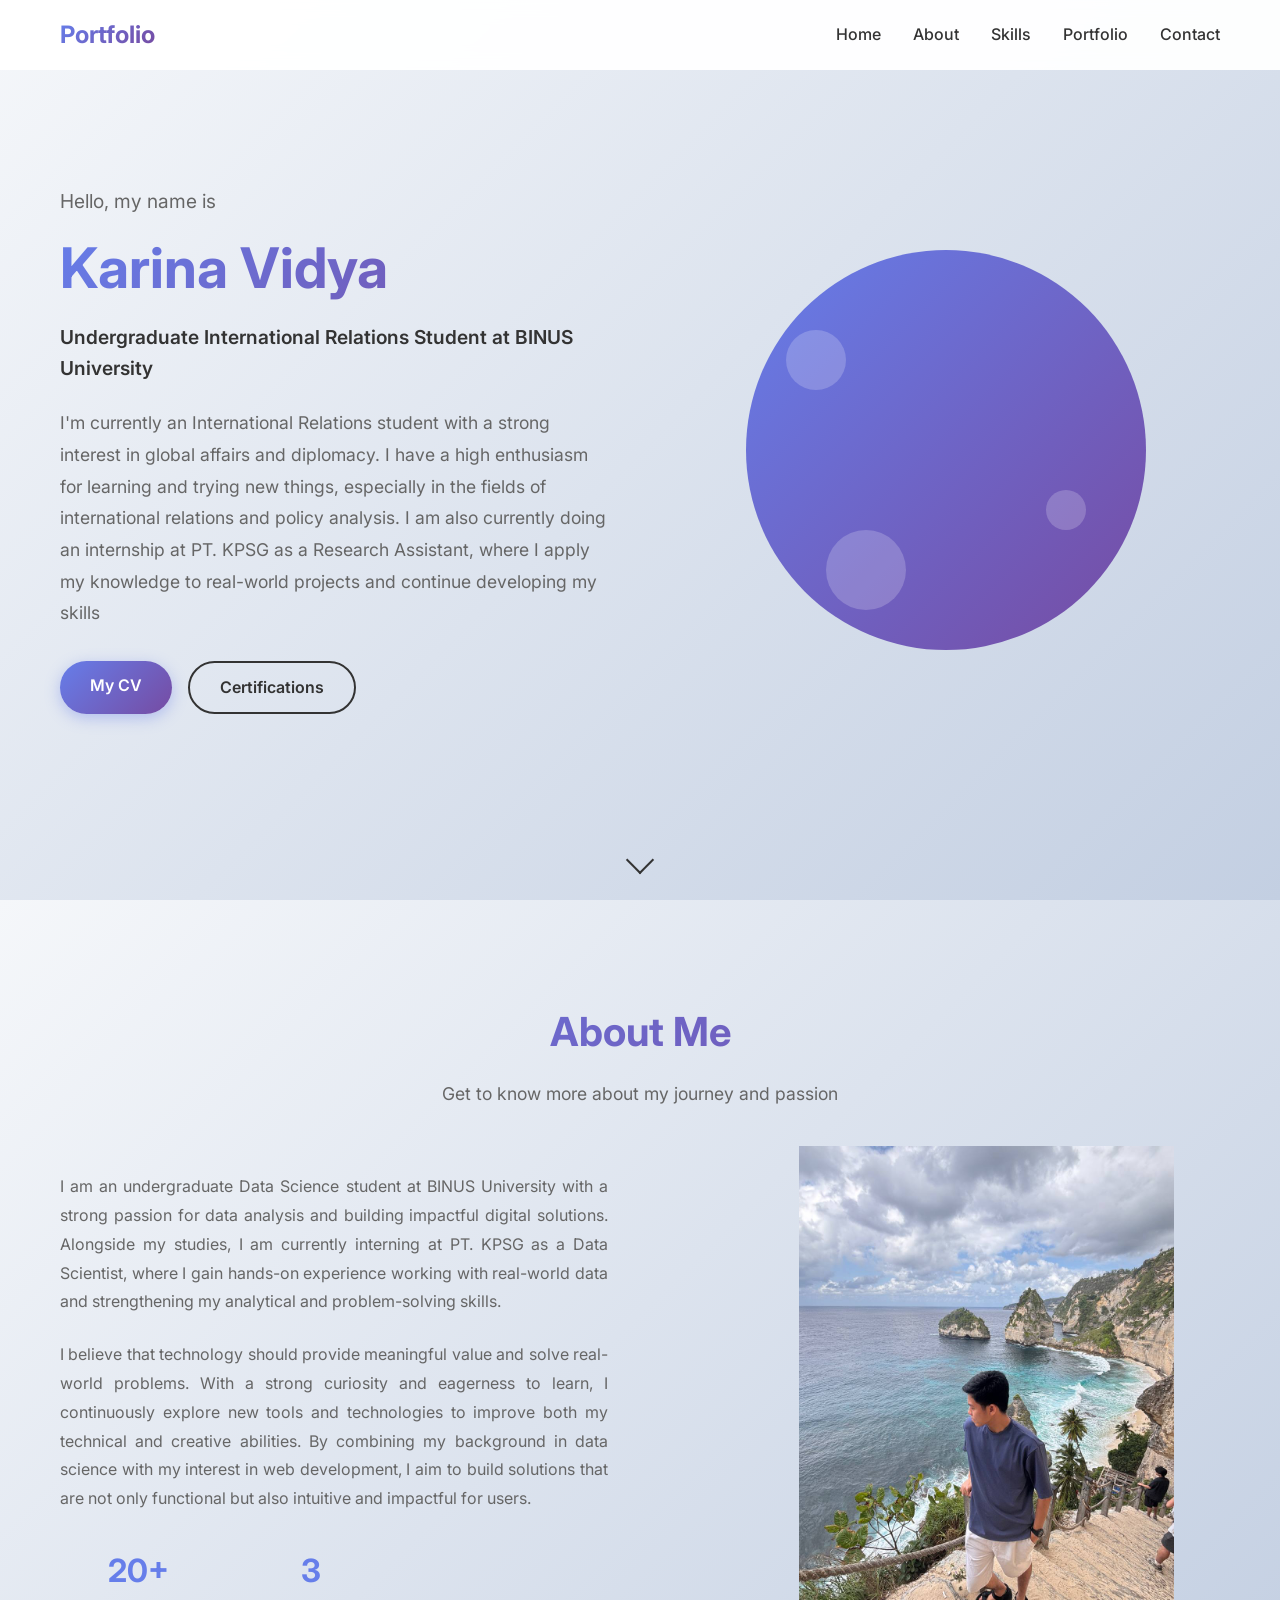
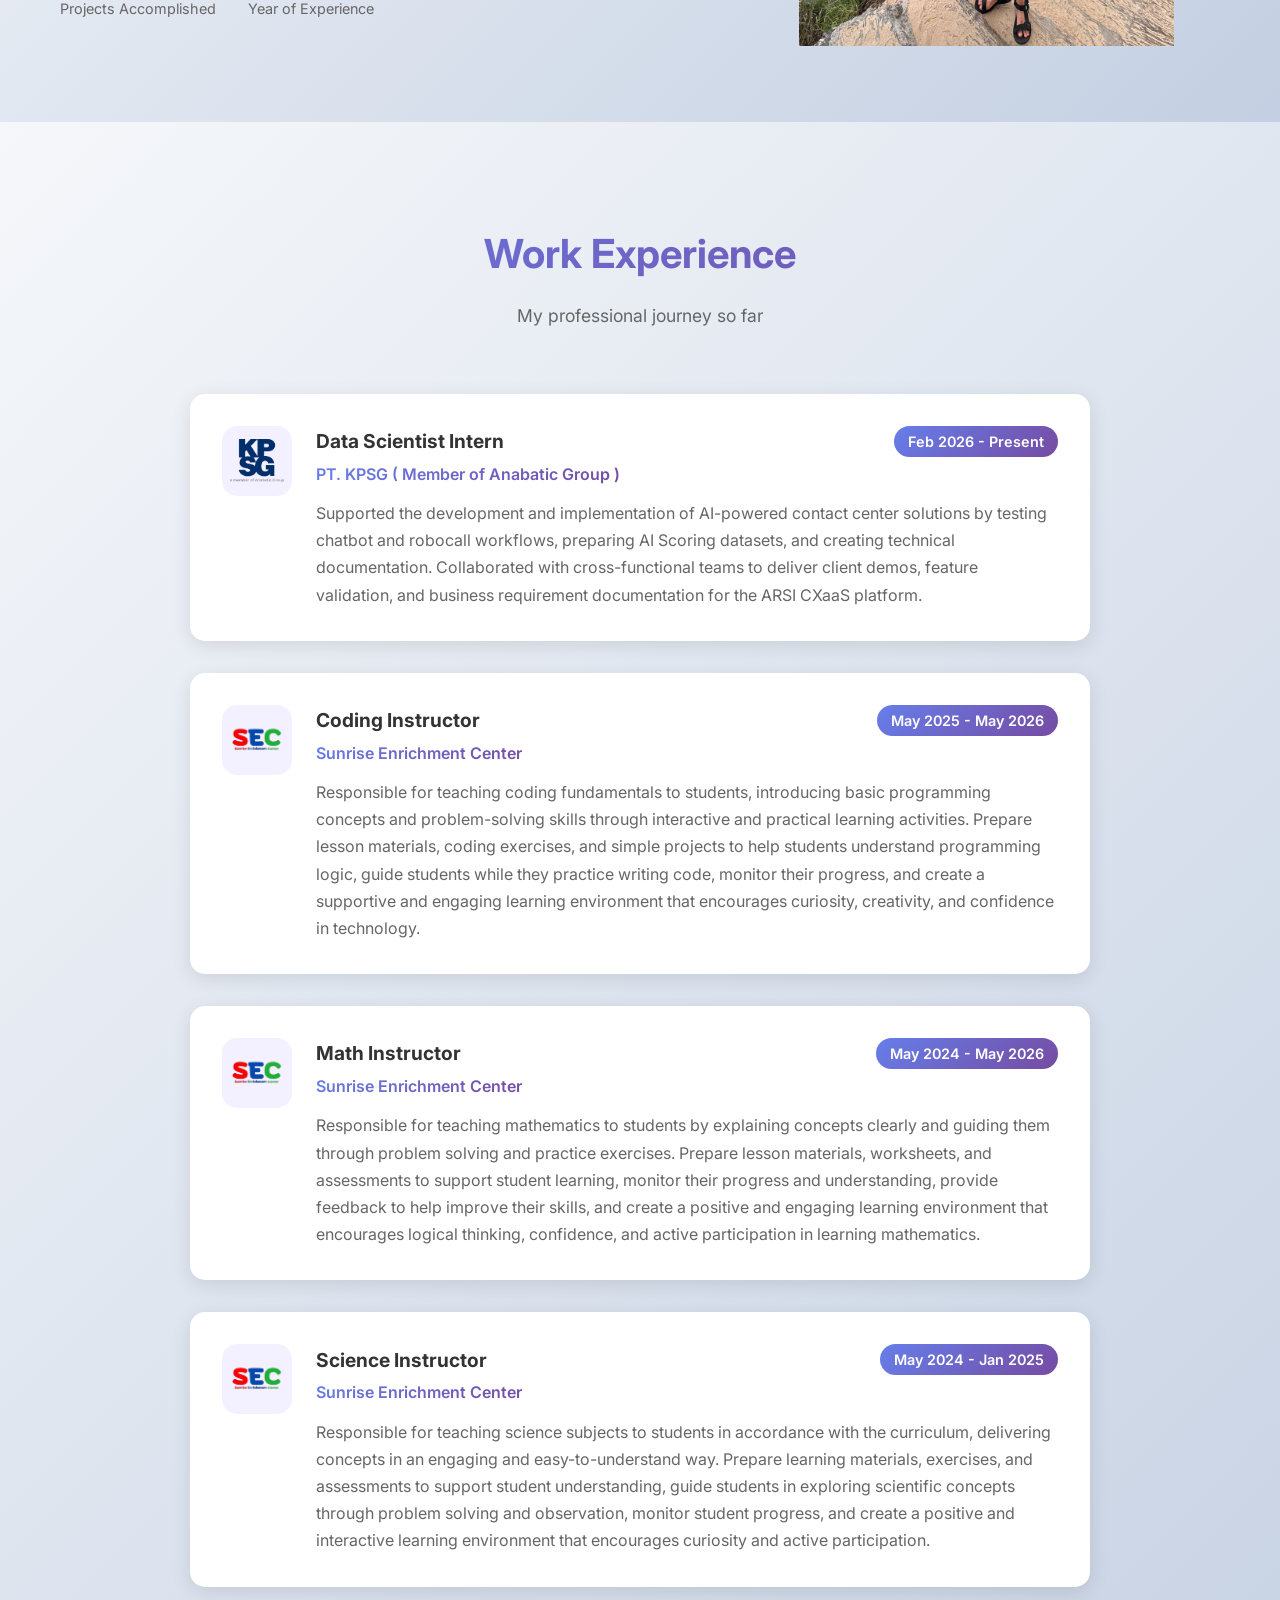
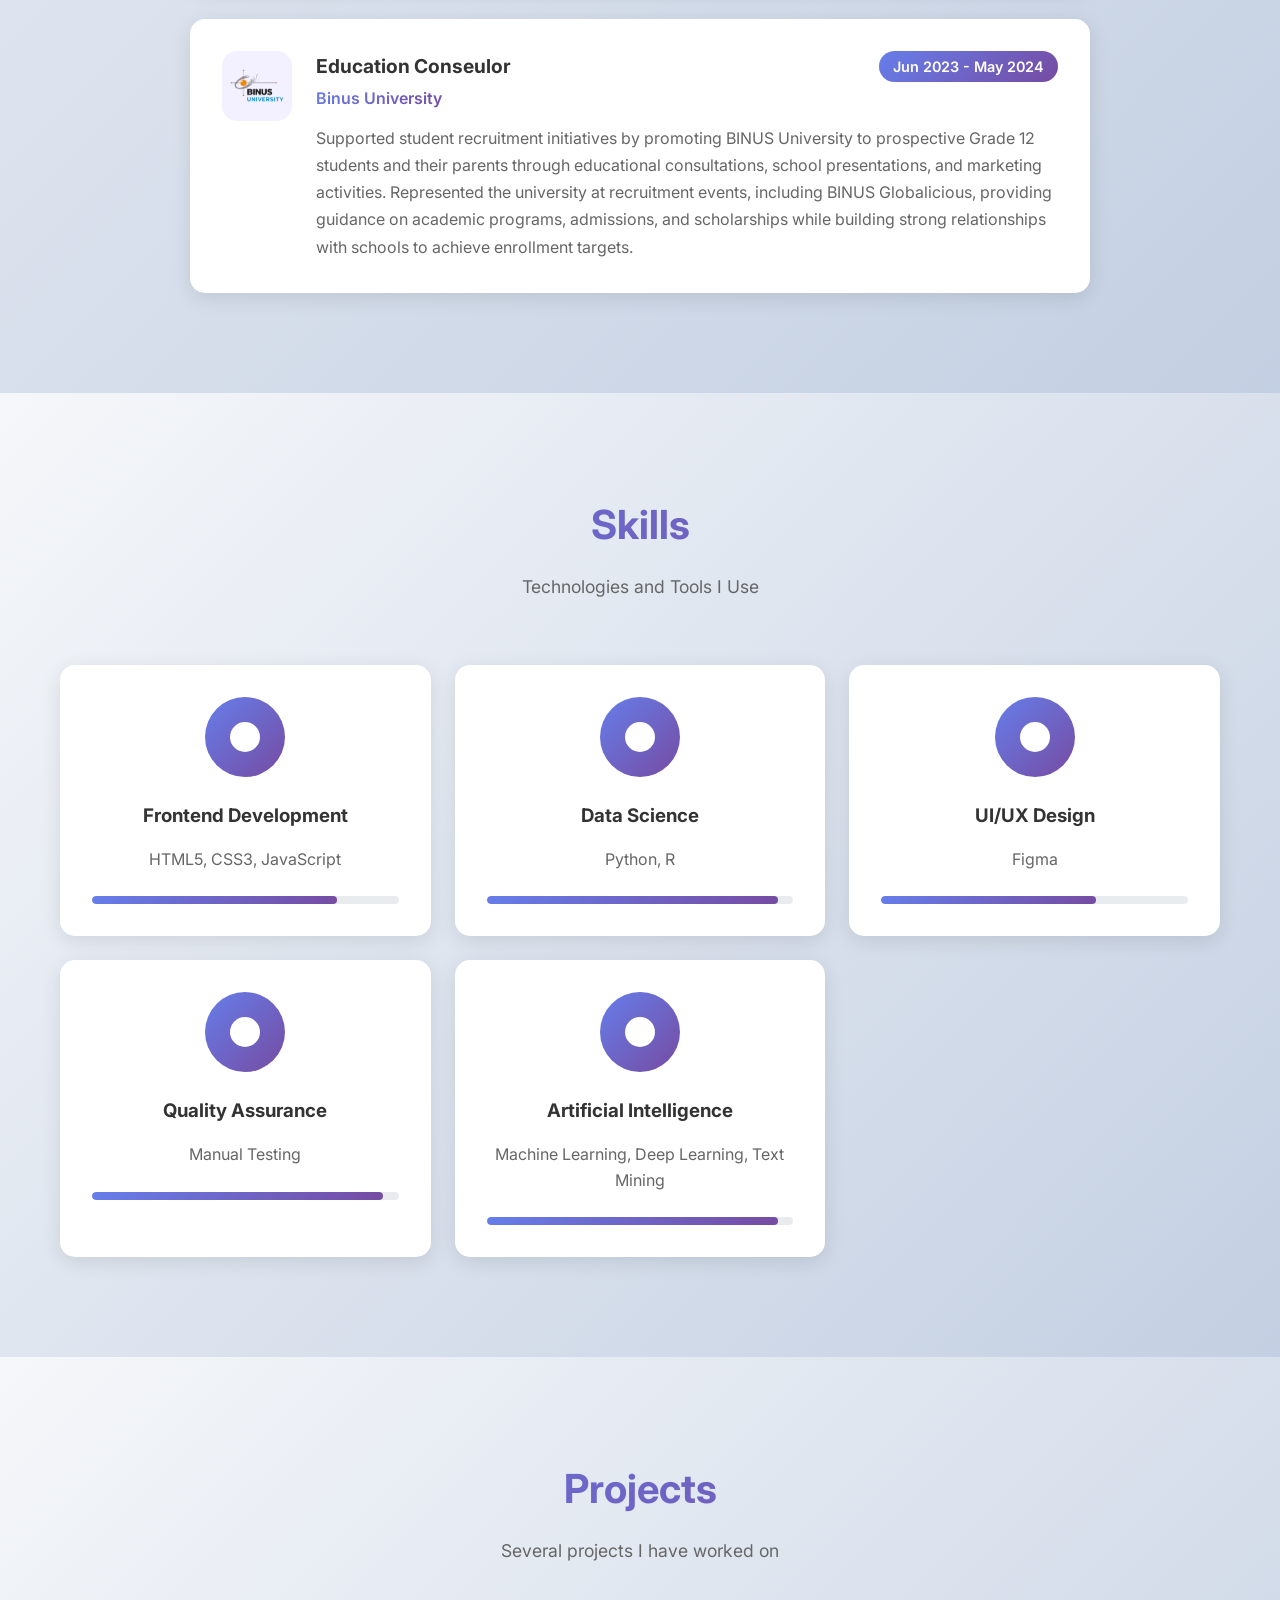
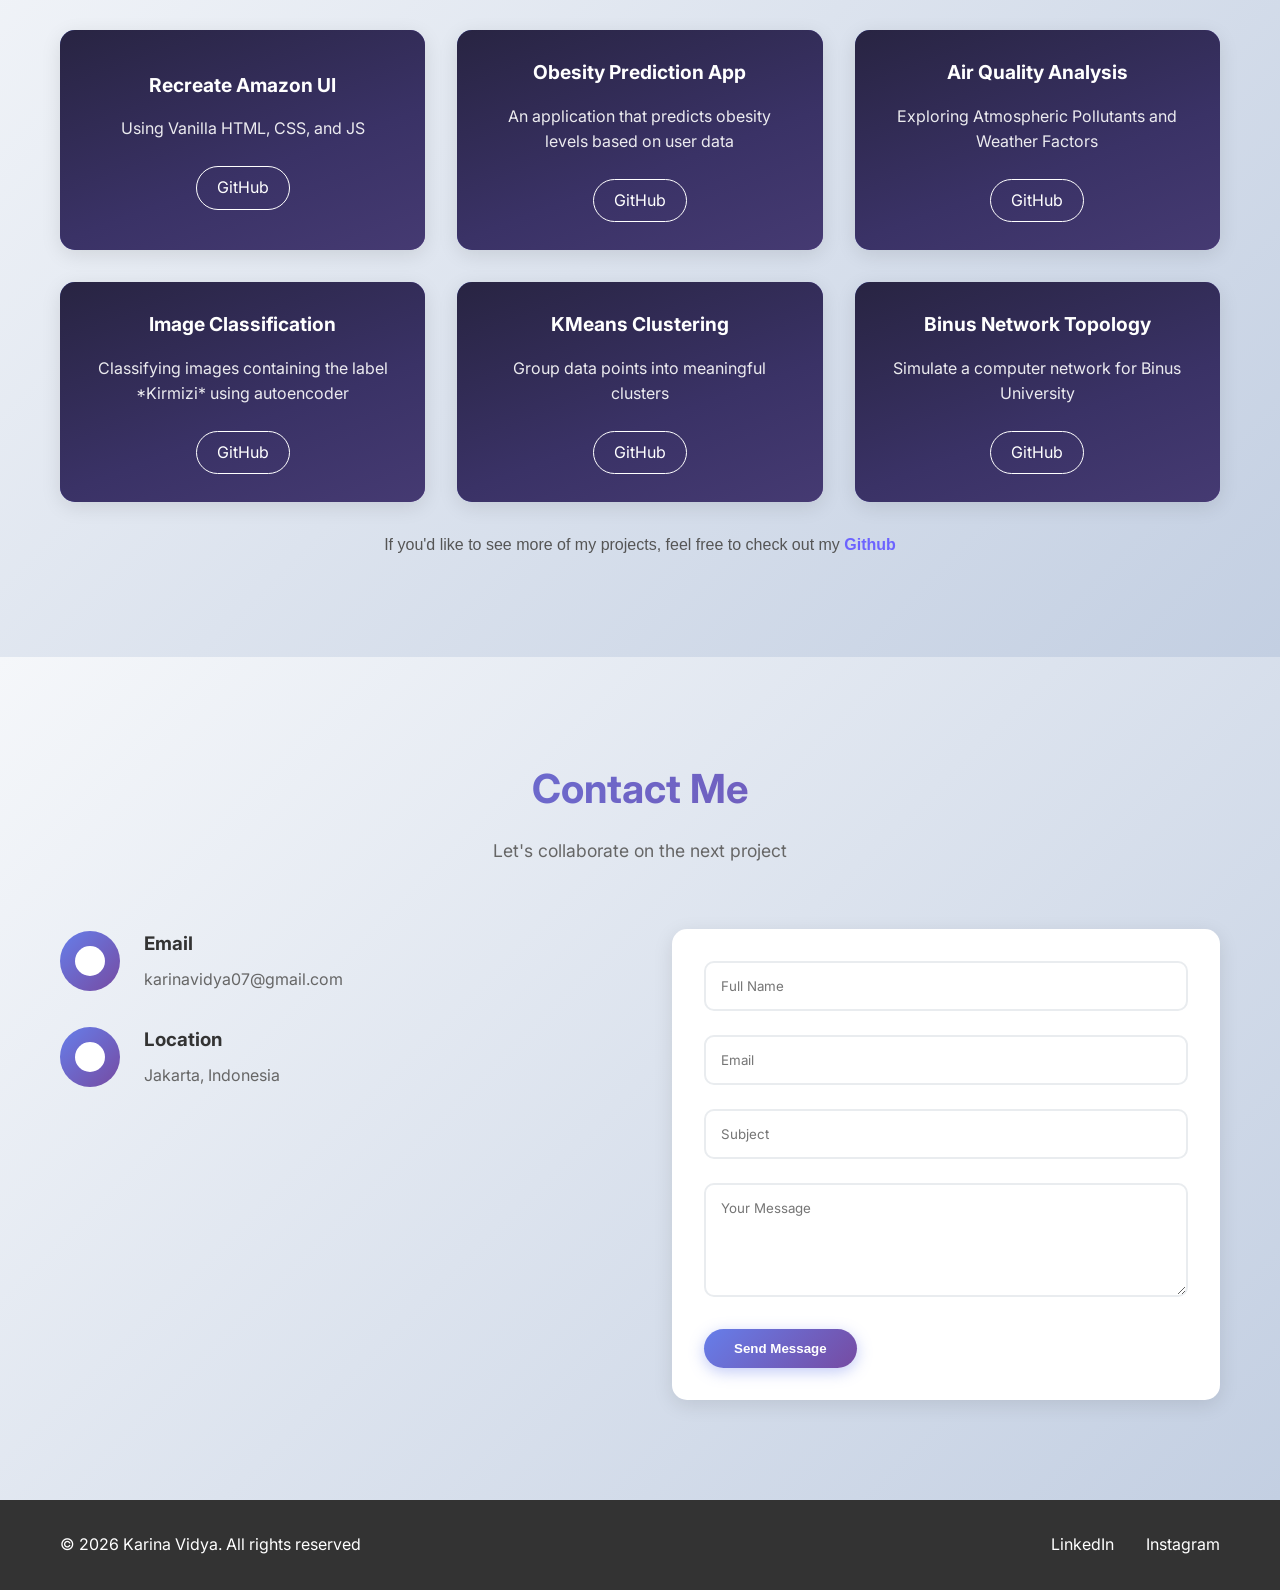
==== commit e751952d: "Add files via upload" ====
--- a/index.html
+++ b/index.html
@@ -368,7 +368,7 @@
                         </div>
                         <div class="contact-details">
                             <h3>Email</h3>
-                            <p>jeremydjohar@gmail.com</p>
+                            <p>karinavidya07@gmail.com</p>
                         </div>
                     </div>
                     <!-- <div class="contact-item">
@@ -390,7 +390,7 @@
                         </div>
                     </div>
                 </div>
-                <form action="https://formspree.io/f/xjkoqdkg" method="POST"class="contact-form">
+                <form action="https://formspree.io/f/xvkzzbrq" method="POST"class="contact-form">
                     <div class="form-group">
                         <input type="text" id="name" name="name" placeholder="Full Name" required>
                     </div>
@@ -414,11 +414,10 @@
         <div class="container">
             <div class="footer-content">
                 <div class="footer-text">
-                    <p>&copy; 2026 Jeremy Djohar Riyadi. All rights reserved</p>
+                    <p>&copy; 2026 Karina Vidya. All rights reserved</p>
                 </div>
                 <div class="social-link s">
                     <a href="https://www.linkedin.com/in/jeremy-riyadi-1b7b32272/" class="social-link">LinkedIn</a>
-                    <a href="https://github.com/JeremyRiyadi" class="social-link">GitHub</a>
                     <a href="https://www.instagram.com/jeremyd_riyadi" class="social-link">Instagram</a>
                 </div>
             </div>
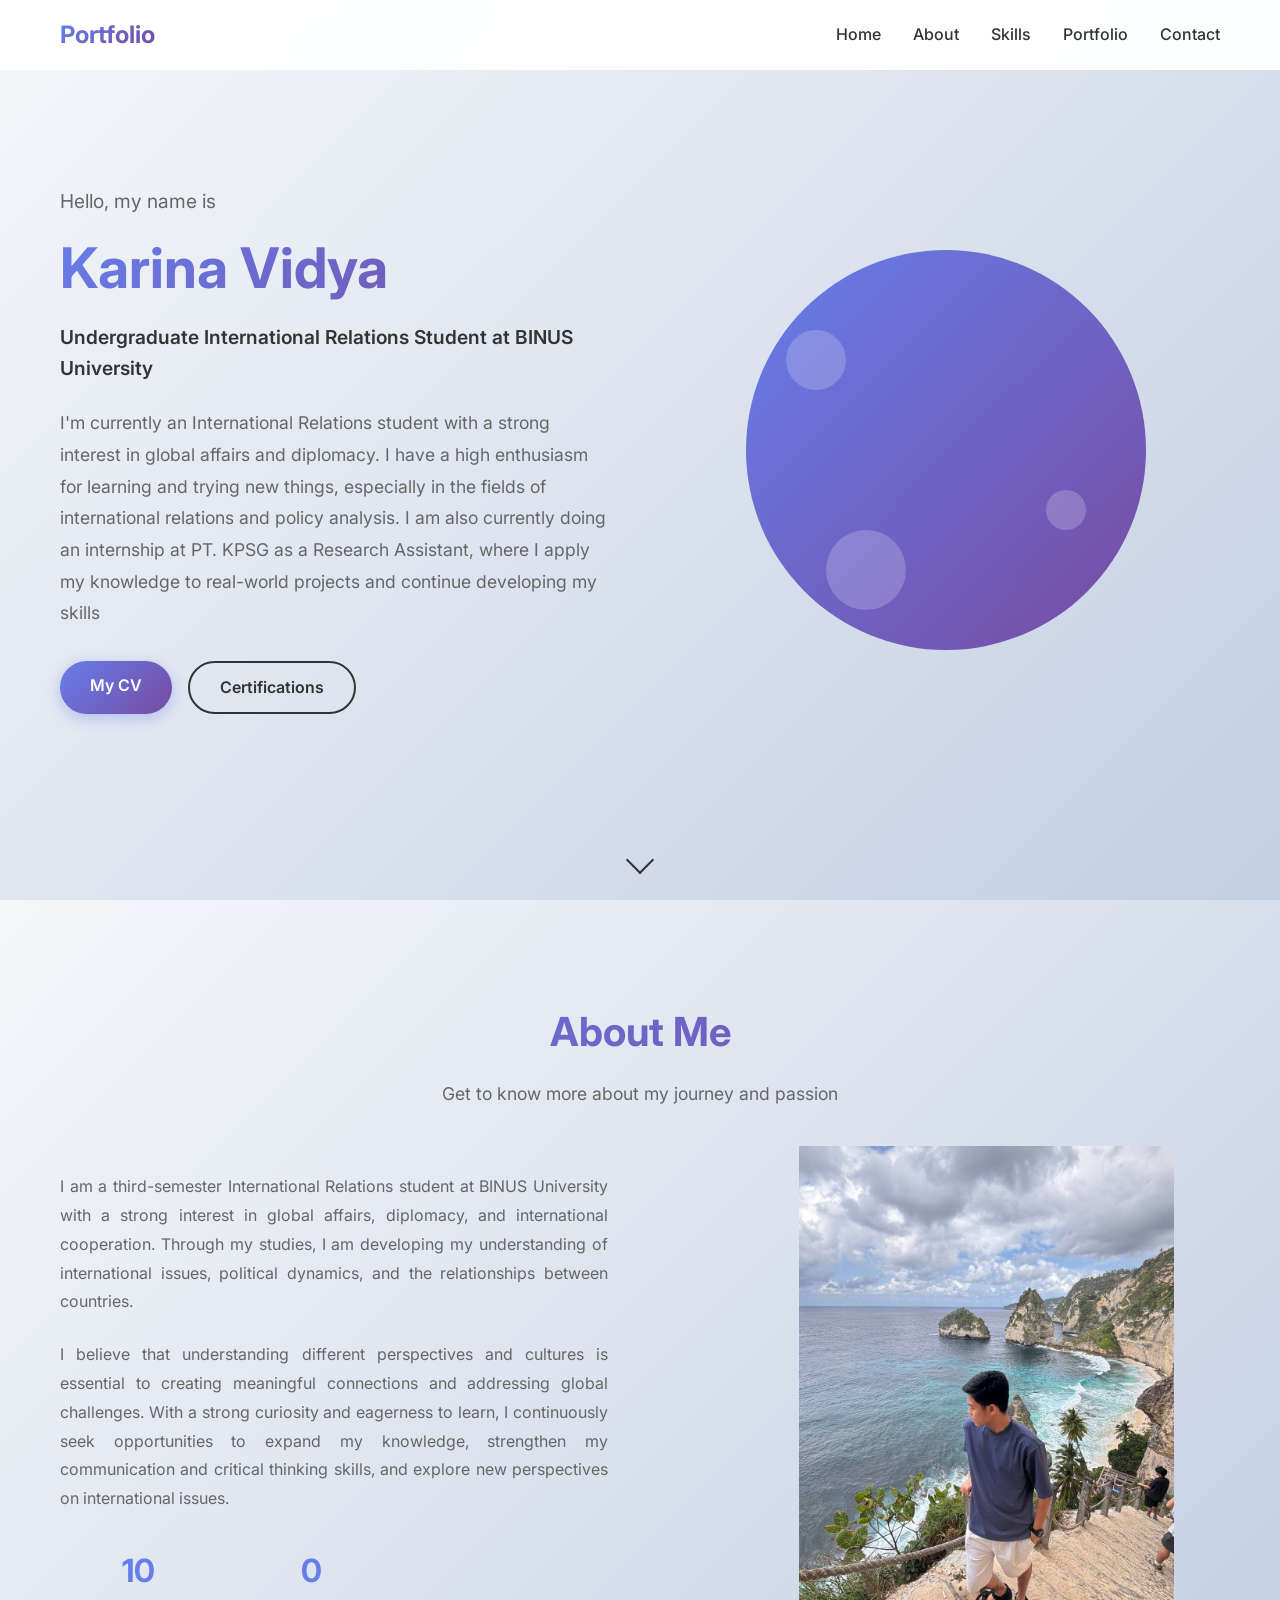
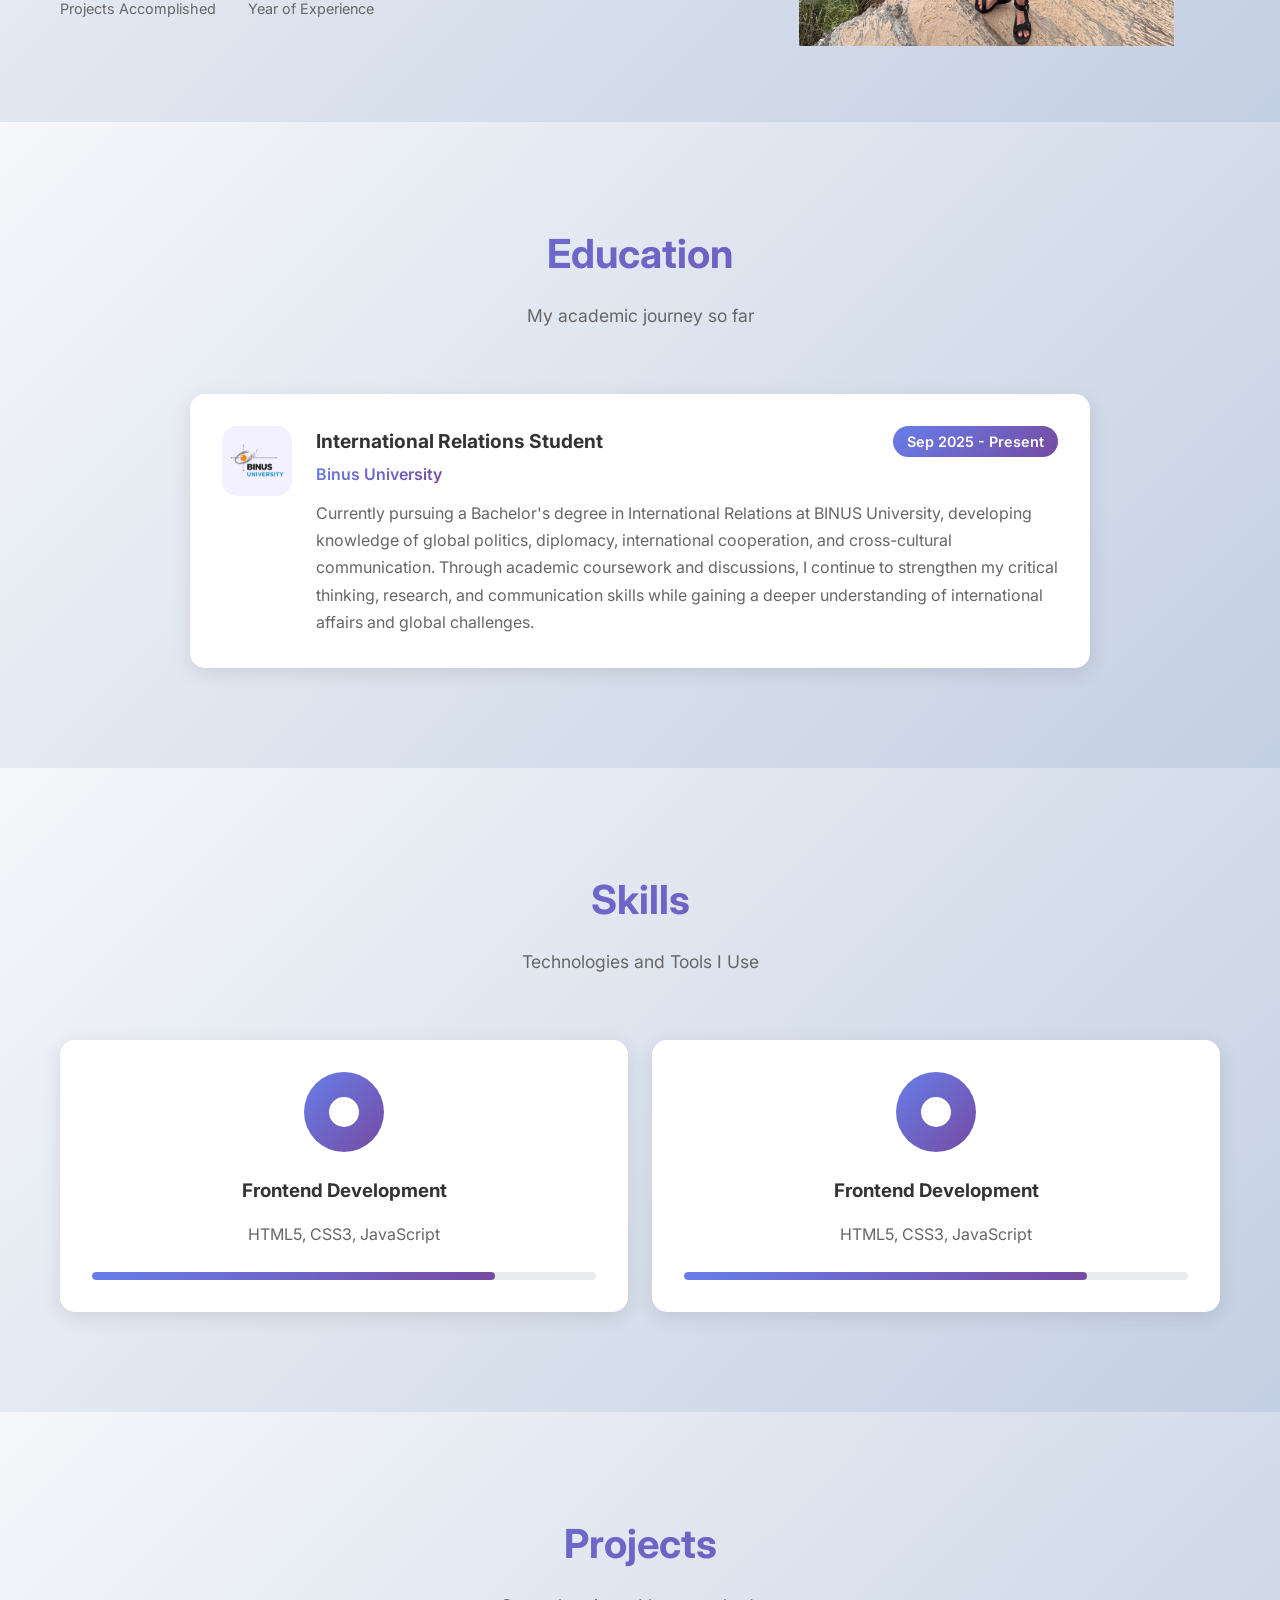
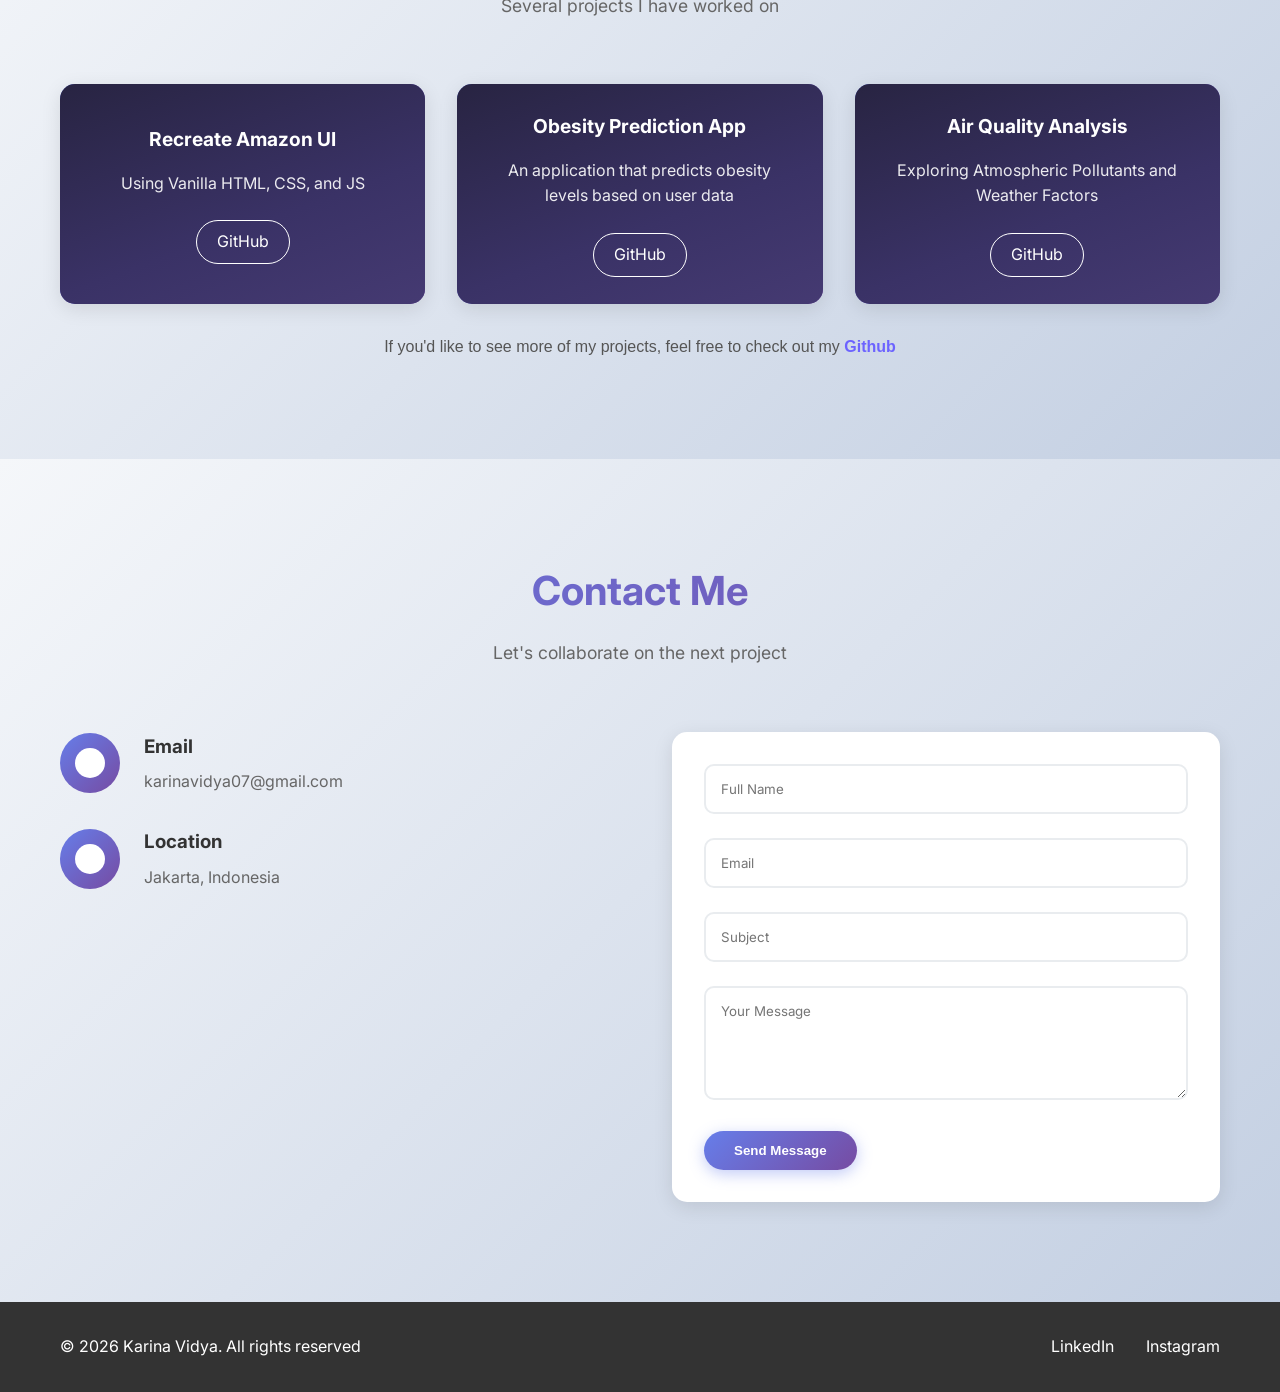
==== commit d787059e: "Add files via upload" ====
--- a/index.html
+++ b/index.html
@@ -81,18 +81,18 @@
             <div class="about-content">
                 <div class="about-text">
                     <p>
-                        I am an undergraduate Data Science student at BINUS University with a strong passion for data analysis and building impactful digital solutions. Alongside my studies, I am currently interning at PT. KPSG as a Data Scientist, where I gain hands-on experience working with real-world data and strengthening my analytical and problem-solving skills.
+                        I am a third-semester International Relations student at BINUS University with a strong interest in global affairs, diplomacy, and international cooperation. Through my studies, I am developing my understanding of international issues, political dynamics, and the relationships between countries.
                     </p>
                     <p>
-                        I believe that technology should provide meaningful value and solve real-world problems. With a strong curiosity and eagerness to learn, I continuously explore new tools and technologies to improve both my technical and creative abilities. By combining my background in data science with my interest in web development, I aim to build solutions that are not only functional but also intuitive and impactful for users.
+                        I believe that understanding different perspectives and cultures is essential to creating meaningful connections and addressing global challenges. With a strong curiosity and eagerness to learn, I continuously seek opportunities to expand my knowledge, strengthen my communication and critical thinking skills, and explore new perspectives on international issues.
                     </p>
                     <div class="stats">
                         <div class="stat-item">
-                            <span class="stat-number">20+</span>
+                            <span class="stat-number">10+</span>
                             <span class="stat-label">Projects Accomplished</span>
                         </div>
                         <div class="stat-item">
-                            <span class="stat-number">3+</span>
+                            <span class="stat-number">0</span>
                             <span class="stat-label">Year of Experience</span>
                             </span>
                         </div>
@@ -115,85 +115,22 @@
     <section id="experience" class="experience">
         <div class="container">
             <div class="section-header">
-                <h2 class="section-title">Work Experience</h2>
-                <p class="section-subtitle">My professional journey so far</p>
+                <h2 class="section-title">Education</h2>
+                <p class="section-subtitle">My academic journey so far</p>
             </div>
             <div class="experience-timeline">
                 <div class="experience-item">
                     <div class="experience-logo">
-                        <img src="./image/work-experience/KPSG.png" alt="Company Logo">
+                        <img src="./image/work-experience/BINUS.png" alt="Company Logo">
                     </div>
                     <div class="experience-details">
                         <div class="experience-header">
-                            <h3 class="experience-role">Data Scientist Intern</h3>
-                            <span class="experience-date">Feb 2026 - Present</span>
-                        </div>
-                        <h4 class="experience-company">PT. KPSG ( Member of Anabatic Group )</h4>
-                        <p class="experience-description">
-                            Supported the development and implementation of AI-powered contact center solutions by testing chatbot and robocall workflows, preparing AI Scoring datasets, and creating technical documentation. Collaborated with cross-functional teams to deliver client demos, feature validation, and business requirement documentation for the ARSI CXaaS platform.
-                        </p>
-                    </div>
-                </div>
-
-                <div class="experience-item">
-                    <div class="experience-logo">
-                        <img src="./image/work-experience/SEC.png" alt="Company Logo">
-                    </div>
-                    <div class="experience-details">
-                        <div class="experience-header">
-                            <h3 class="experience-role">Coding Instructor</h3>
-                            <span class="experience-date">May 2025 - May 2026</span>
-                        </div>
-                        <h4 class="experience-company">Sunrise Enrichment Center</h4>
-                        <p class="experience-description">
-                            Responsible for teaching coding fundamentals to students, introducing basic programming concepts and problem-solving skills through interactive and practical learning activities. Prepare lesson materials, coding exercises, and simple projects to help students understand programming logic, guide students while they practice writing code, monitor their progress, and create a supportive and engaging learning environment that encourages curiosity, creativity, and confidence in technology.        </p>
-                    </div>
-                </div>
-
-                <div class="experience-item">
-                    <div class="experience-logo">
-                        <img src="./image/work-experience/SEC.png" alt="Company Logo">
-                    </div>
-                    <div class="experience-details">
-                        <div class="experience-header">
-                            <h3 class="experience-role">Math Instructor</h3>
-                            <span class="experience-date">May 2024 - May 2026</span>
-                        </div>
-                        <h4 class="experience-company">Sunrise Enrichment Center</h4>
-                        <p class="experience-description">
-                            Responsible for teaching mathematics to students by explaining concepts clearly and guiding them through problem solving and practice exercises. Prepare lesson materials, worksheets, and assessments to support student learning, monitor their progress and understanding, provide feedback to help improve their skills, and create a positive and engaging learning environment that encourages logical thinking, confidence, and active participation in learning mathematics.
-                        </p>
-                    </div>
-                </div>
-
-                <div class="experience-item">
-                    <div class="experience-logo">
-                        <img src="./image/work-experience/SEC.png" alt="Company Logo">
-                    </div>
-                    <div class="experience-details">
-                        <div class="experience-header">
-                            <h3 class="experience-role">Science Instructor</h3>
-                            <span class="experience-date">May 2024 - Jan 2025</span>
-                        </div>
-                        <h4 class="experience-company">Sunrise Enrichment Center</h4>
-                        <p class="experience-description">
-                            Responsible for teaching science subjects to students in accordance with the curriculum, delivering concepts in an engaging and easy-to-understand way. Prepare learning materials, exercises, and assessments to support student understanding, guide students in exploring scientific concepts through problem solving and observation, monitor student progress, and create a positive and interactive learning environment that encourages curiosity and active participation.
-                        </p>
-                    </div>
-                </div>
-
-                <div class="experience-item">
-                    <div class="experience-logo">
-                        <img src="./image/work-experience/BINUS.png" alt="Company Logo">
-                    </div>
-                    <div class="experience-details">
-                        <div class="experience-header">
-                            <h3 class="experience-role">Education Conseulor</h3>
-                            <span class="experience-date">Jun 2023 - May 2024</span>
+                            <h3 class="experience-role">International Relations Student</h3>
+                            <span class="experience-date">Sep 2025 - Present</span>
                         </div>
                         <h4 class="experience-company">Binus University</h4>
                         <p class="experience-description">
-                            Supported student recruitment initiatives by promoting BINUS University to prospective Grade 12 students and their parents through educational consultations, school presentations, and marketing activities. Represented the university at recruitment events, including BINUS Globalicious, providing guidance on academic programs, admissions, and scholarships while building strong relationships with schools to achieve enrollment targets.
+                            Currently pursuing a Bachelor's degree in International Relations at BINUS University, developing knowledge of global politics, diplomacy, international cooperation, and cross-cultural communication. Through academic coursework and discussions, I continue to strengthen my critical thinking, research, and communication skills while gaining a deeper understanding of international affairs and global challenges.
                         </p>
                     </div>
                 </div>
@@ -221,42 +158,12 @@
                 </div>
                 <div class="skill-card">
                     <div class="skill-icon">
-                        <div class="icon-backend"></div>
-                    </div>
-                    <h3>Data Science</h3>
-                    <p>Python, R</p>
+                        <div class="icon-html"></div>
+                    </div>
+                    <h3>Frontend Development</h3>
+                    <p>HTML5, CSS3, JavaScript</p>
                     <div class="skill-progress">
-                        <div class="progress-bar" data-width="95"></div>
-                    </div>
-                </div>
-                <div class="skill-card">
-                    <div class="skill-icon">
-                        <div class="icon-design"></div>
-                    </div>
-                    <h3>UI/UX Design</h3>
-                    <p>Figma</p>
-                    <div class="skill-progress">
-                        <div class="progress-bar" data-width="70"></div>
-                    </div>
-                </div>
-                <div class="skill-card">
-                    <div class="skill-icon">
-                        <div class="icon-mobile"></div>
-                    </div>
-                    <h3>Quality Assurance</h3>
-                    <p>Manual Testing</p>
-                    <div class="skill-progress">
-                        <div class="progress-bar" data-width="95"></div>
-                    </div>
-                </div>
-                <div class="skill-card">
-                    <div class="skill-icon">
-                        <div class="icon-mobile"></div>
-                    </div>
-                    <h3>Artificial Intelligence</h3>
-                    <p>Machine Learning, Deep Learning, Text Mining</p>
-                    <div class="skill-progress">
-                        <div class="progress-bar" data-width="95"></div>
+                        <div class="progress-bar" data-width="80"></div>
                     </div>
                 </div>
             </div>
@@ -309,47 +216,8 @@
                         </div>
                     </div>
                 </div>
-                <div class="portfolio-item">
-                    <div class="portfolio-image">
-                        <div class="project-overlay">
-                            <div class="project-info">
-                                <h3>Image Classification</h3>
-                                <p>Classifying images containing the label *Kirmizi* using autoencoder</p>
-                                <div class="project-links">
-                                    <a href="https://github.com/JeremyRiyadi/AutoEncoder-Image-Classification" class="project-link" target="_blank">GitHub</a>
-                                </div>
-                            </div>
-                        </div>
-                    </div>
-                </div>
-                <div class="portfolio-item">
-                    <div class="portfolio-image">
-                        <div class="project-overlay">
-                            <div class="project-info">
-                                <h3>KMeans Clustering</h3>
-                                <p>Group data points into meaningful clusters</p>
-                                <div class="project-links">
-                                    <a href="https://github.com/JeremyRiyadi/K-Means-Clustering" class="project-link" target="_blank">GitHub</a>
-                                </div>
-                            </div>
-                        </div>
-                    </div>
-                </div>
-                <div class="portfolio-item">
-                    <div class="portfolio-image">
-                        <div class="project-overlay">
-                            <div class="project-info">
-                                <h3>Binus Network Topology</h3>
-                                <p>Simulate a computer network for Binus University</p>
-                                <div class="project-links">
-                                    <a href="https://github.com/JeremyRiyadi/Binus-Network-Topology" class="project-link" target="_blank">GitHub</a>
-                                </div>
-                            </div>
-                        </div>
-                    </div>
-                </div>
-            </div>
-            <div class="github-portfolio">If you'd like to see more of my projects, feel free to check out my <a href="https://github.com/JeremyRiyadi" target="_blank">Github</a></div>
+            </div>
+            <div class="github-portfolio">If you'd like to see more of my projects, feel free to check out my <a href="" target="_blank">Github</a></div>
         </div>
     </section>
 
@@ -371,15 +239,6 @@
                             <p>karinavidya07@gmail.com</p>
                         </div>
                     </div>
-                    <!-- <div class="contact-item">
-                        <div class="contact-icon">
-                            <div class="icon-phone"></div>
-                        </div>
-                        <div class="contact-details">
-                            <h3>Phone</h3>
-                            <p>+62 8956 0505 3030</p>
-                        </div>
-                    </div> -->
                     <div class="contact-item">
                         <div class="contact-icon">
                             <div class="icon-location"></div>
@@ -417,8 +276,8 @@
                     <p>&copy; 2026 Karina Vidya. All rights reserved</p>
                 </div>
                 <div class="social-link s">
-                    <a href="https://www.linkedin.com/in/jeremy-riyadi-1b7b32272/" class="social-link">LinkedIn</a>
-                    <a href="https://www.instagram.com/jeremyd_riyadi" class="social-link">Instagram</a>
+                    <a href="" class="social-link">LinkedIn</a>
+                    <a href="" class="social-link">Instagram</a>
                 </div>
             </div>
         </div>
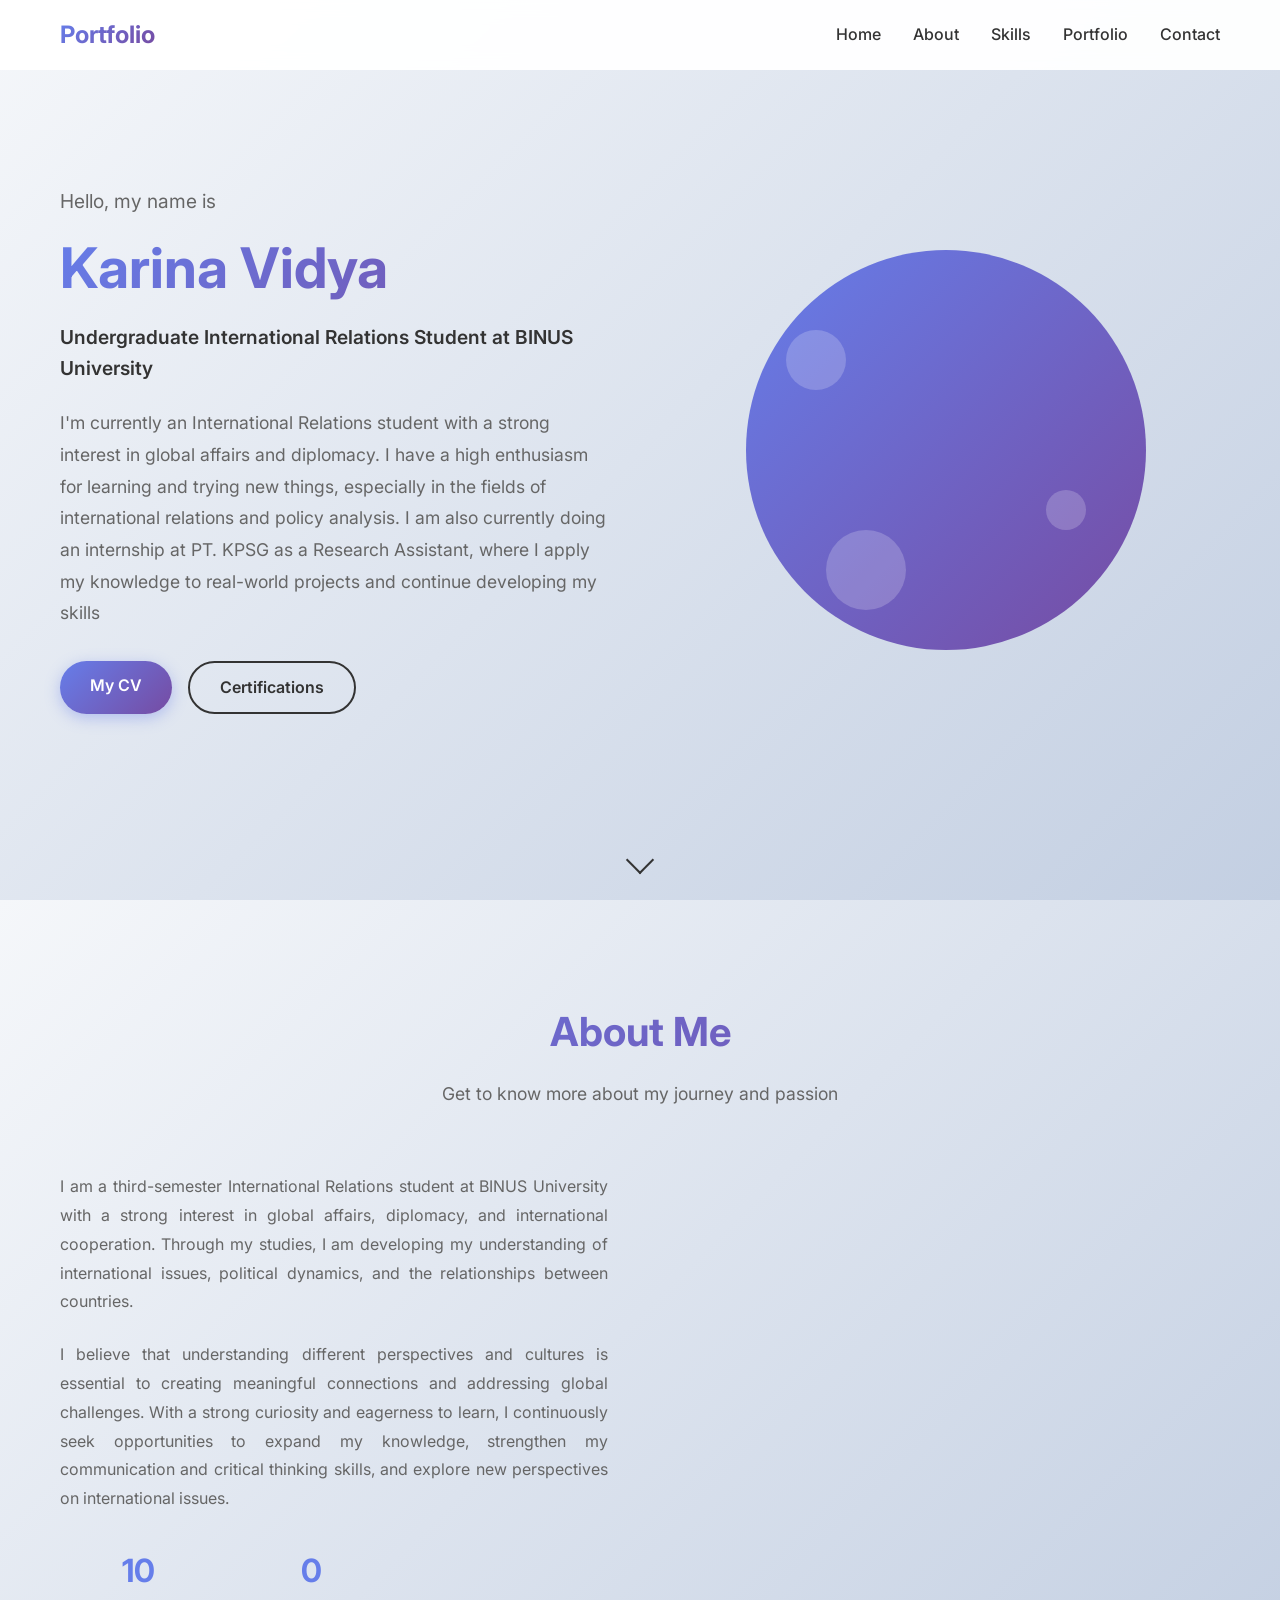
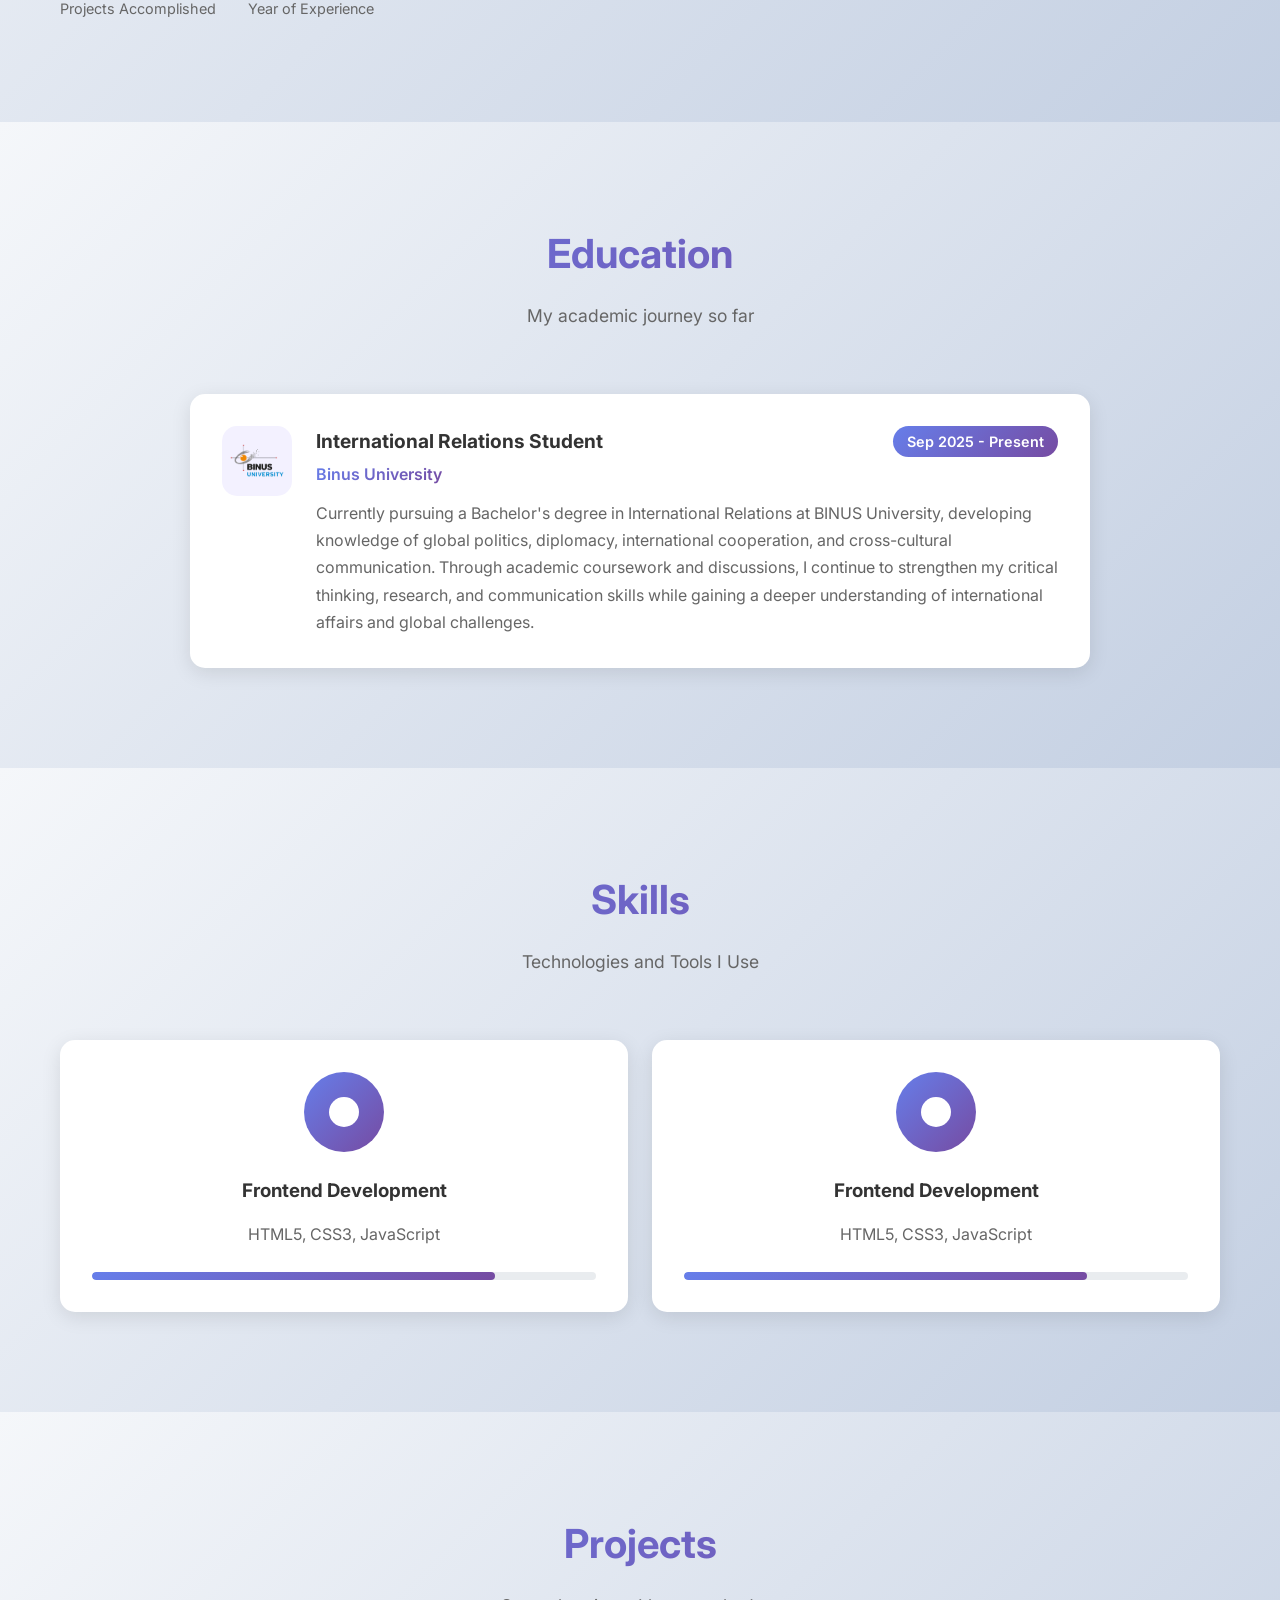
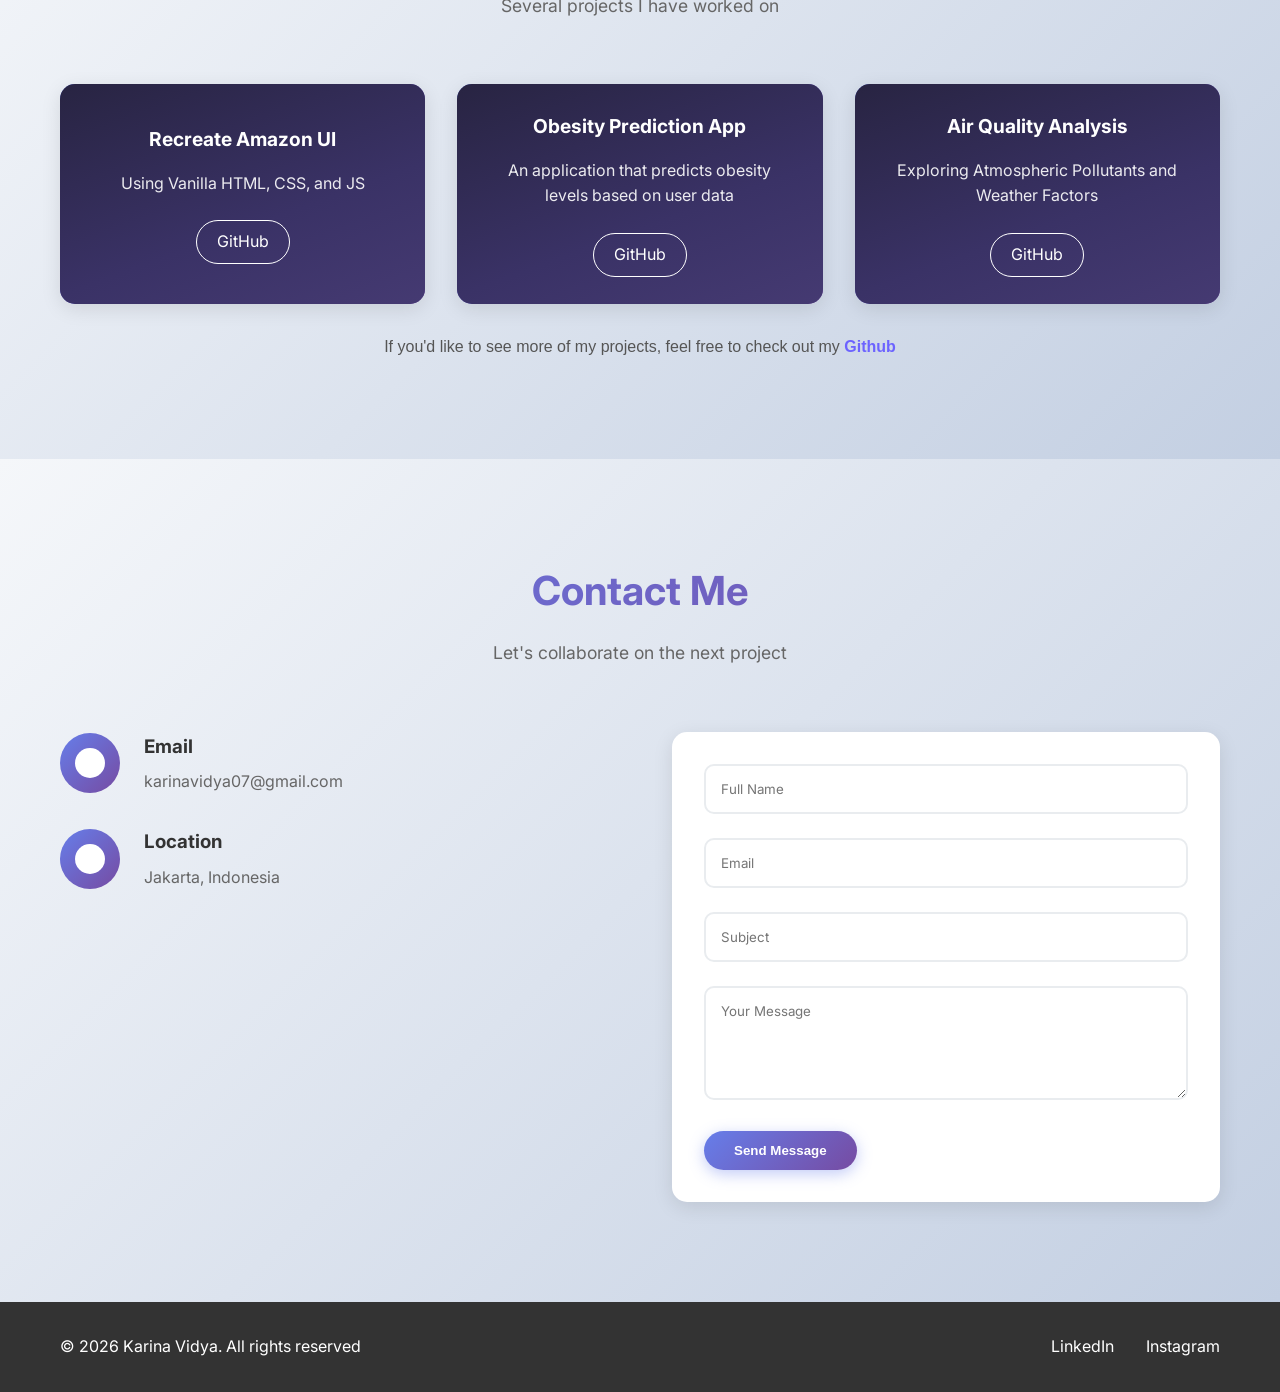
==== commit 1e8b298c: "Add files via upload" ====
--- a/index.html
+++ b/index.html
@@ -52,7 +52,7 @@
                     I'm currently an International Relations student with a strong interest in global affairs and diplomacy. I have a high enthusiasm for learning and trying new things, especially in the fields of international relations and policy analysis. I am also currently doing an internship at PT. KPSG as a Research Assistant, where I apply my knowledge to real-world projects and continue developing my skills
                 </p>
                 <div class="hero-buttons">
-                    <a href="/image/Jeremy Djohar Riyadi CV.pdf" target="_blank" class="btn btn-primary">My CV</a>
+                    <a href="" target="_blank" class="btn btn-primary">My CV</a>
                     <a href="/achievements/achievements.html" class="btn btn-secondary">Certifications</a>
                 </div>
             </div>
@@ -104,7 +104,7 @@
                 </div>
                 <div class="about-image">
                     <div class="image-wrapper">
-                        <img src="./image/foto-diri.jpg">
+                        <img src="">
                     </div>
                 </div>
             </div>
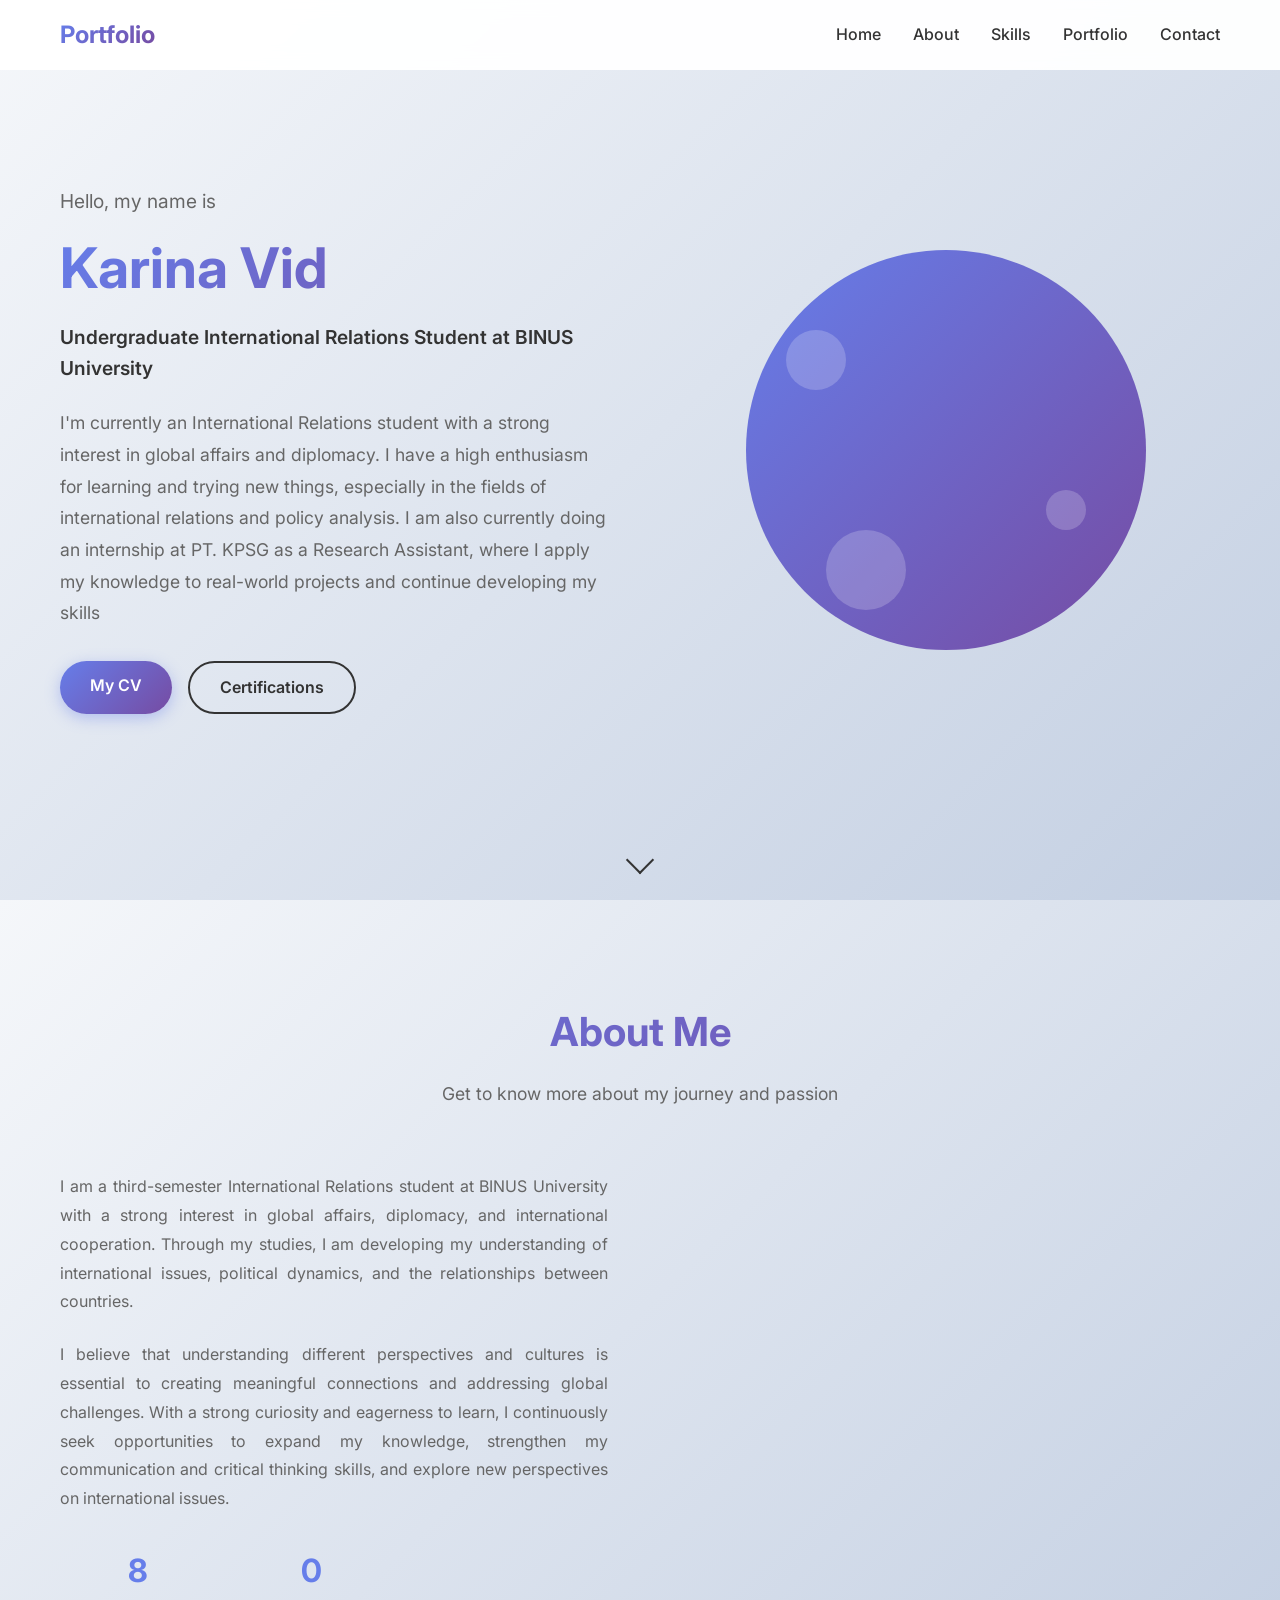
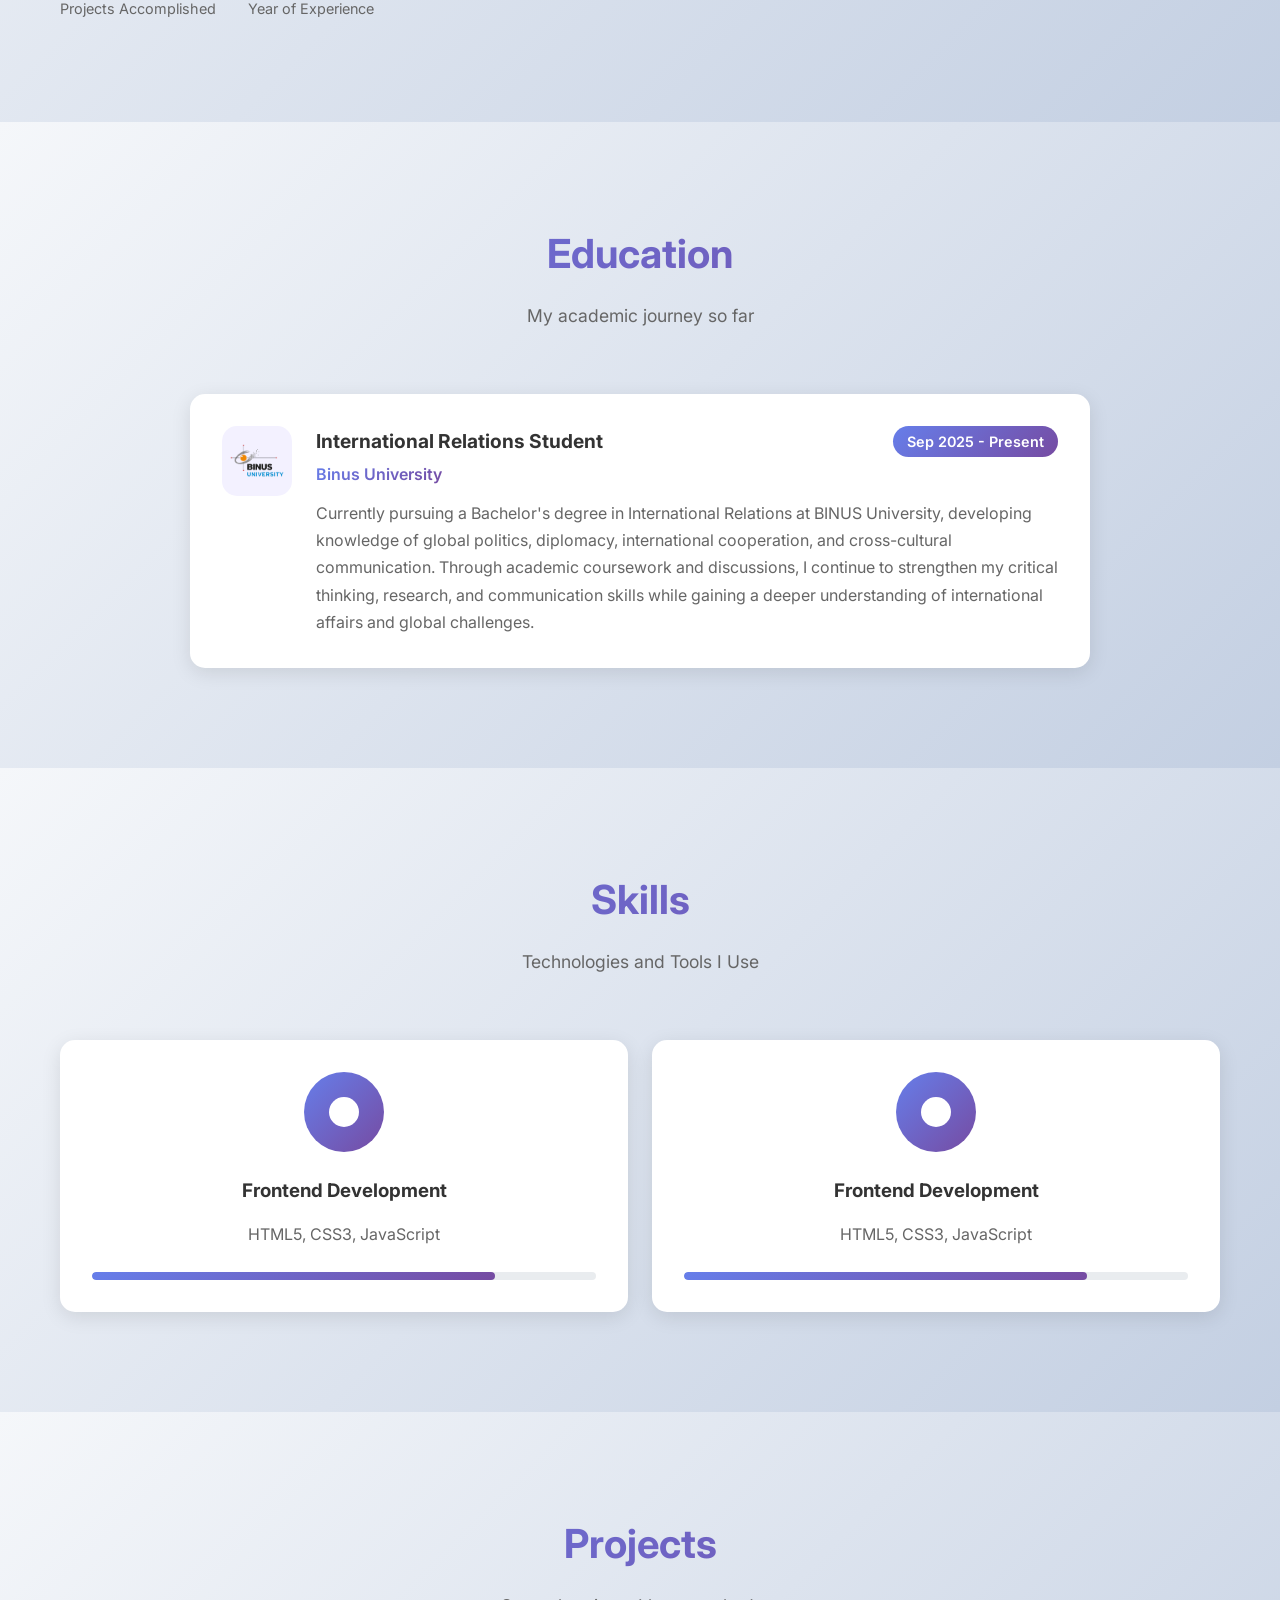
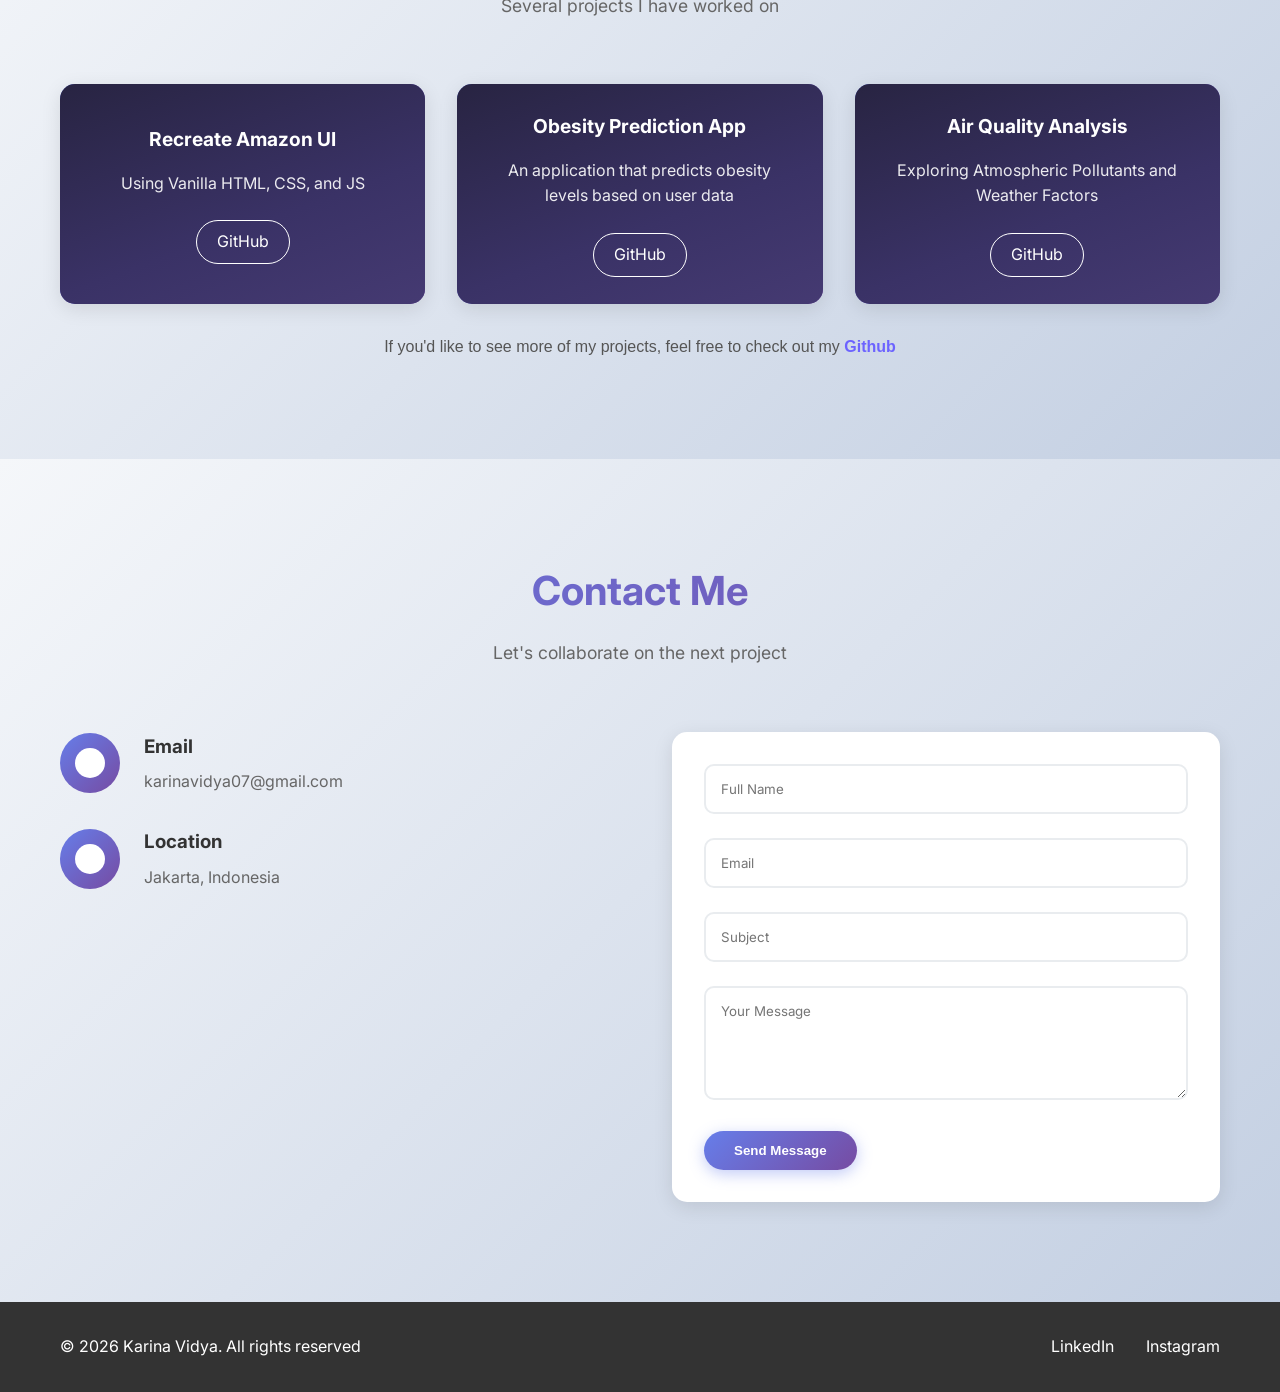
==== commit 300c96dc: "Add files via upload" ====
--- a/index.html
+++ b/index.html
@@ -53,7 +53,7 @@
                 </p>
                 <div class="hero-buttons">
                     <a href="" target="_blank" class="btn btn-primary">My CV</a>
-                    <a href="/achievements/achievements.html" class="btn btn-secondary">Certifications</a>
+                    <a href="/achievement/achievement.html" class="btn btn-secondary">Certifications</a>
                 </div>
             </div>
             <div class="hero-image">
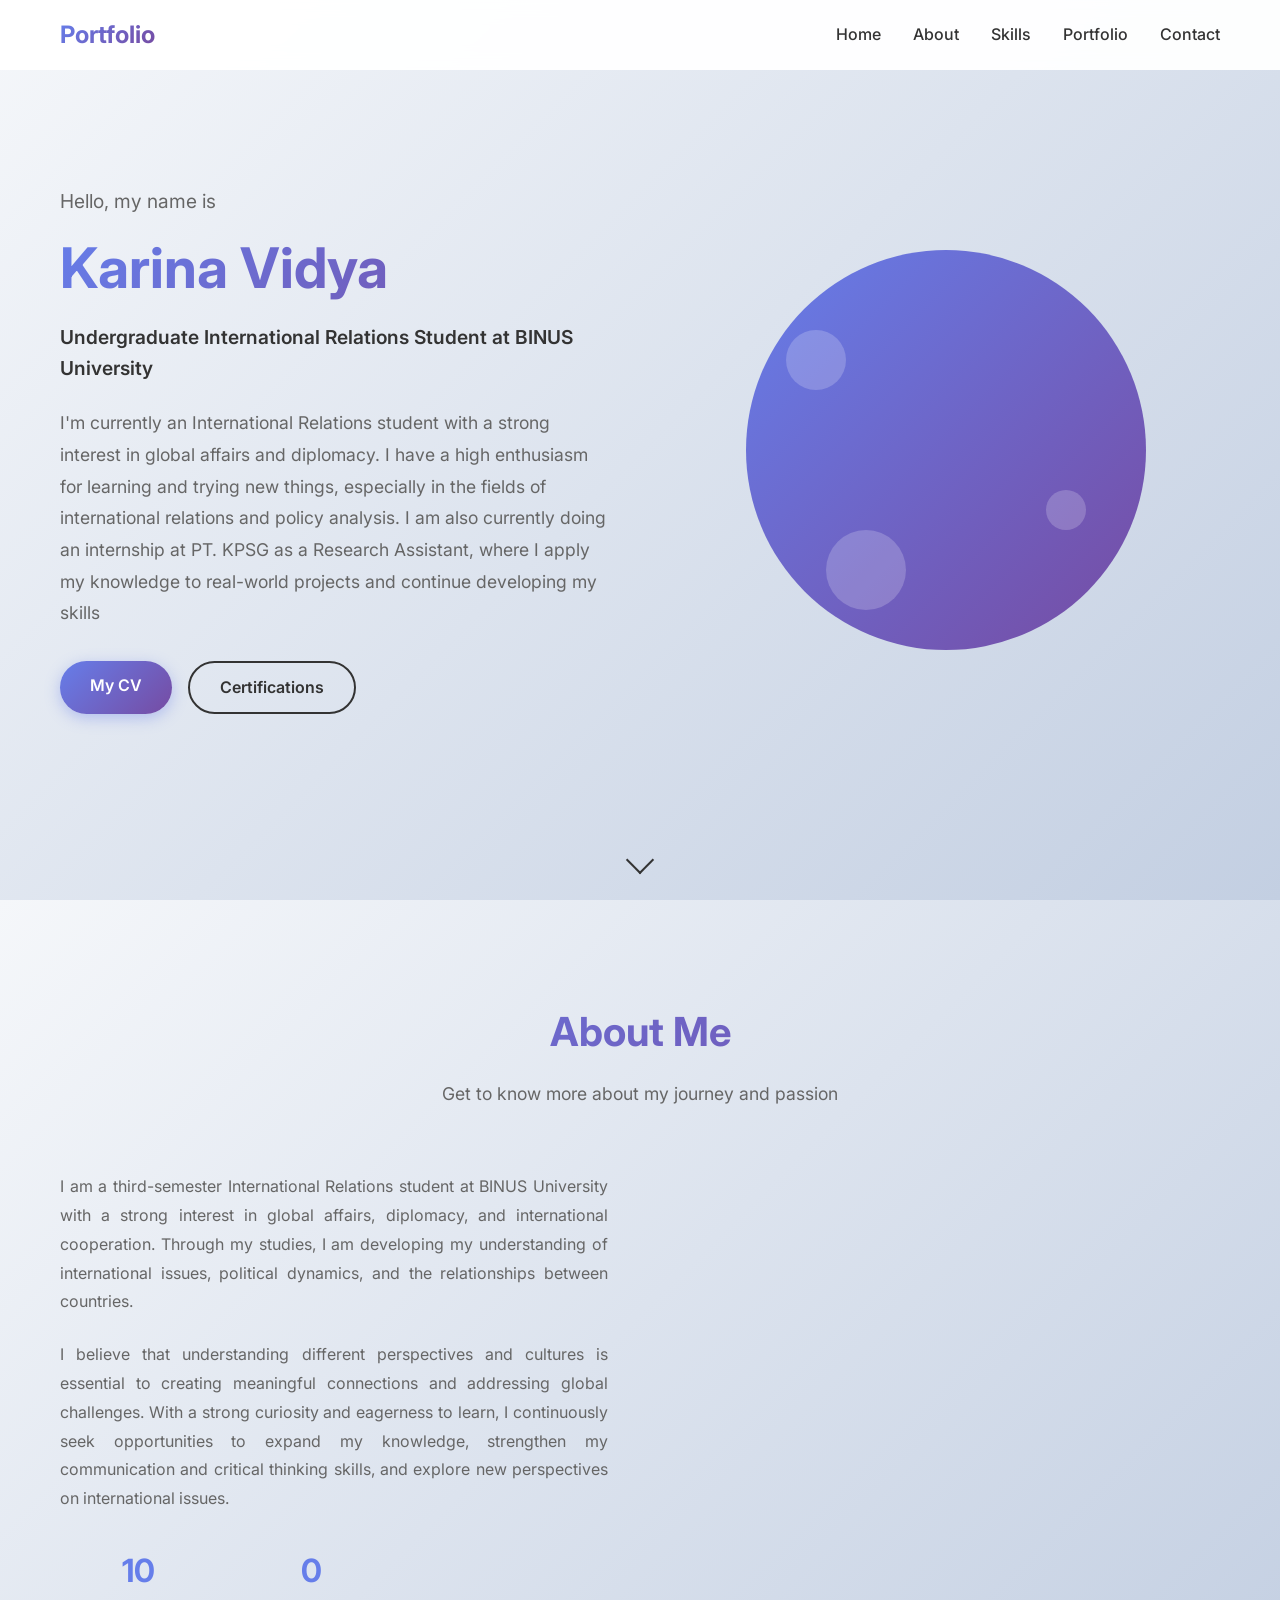
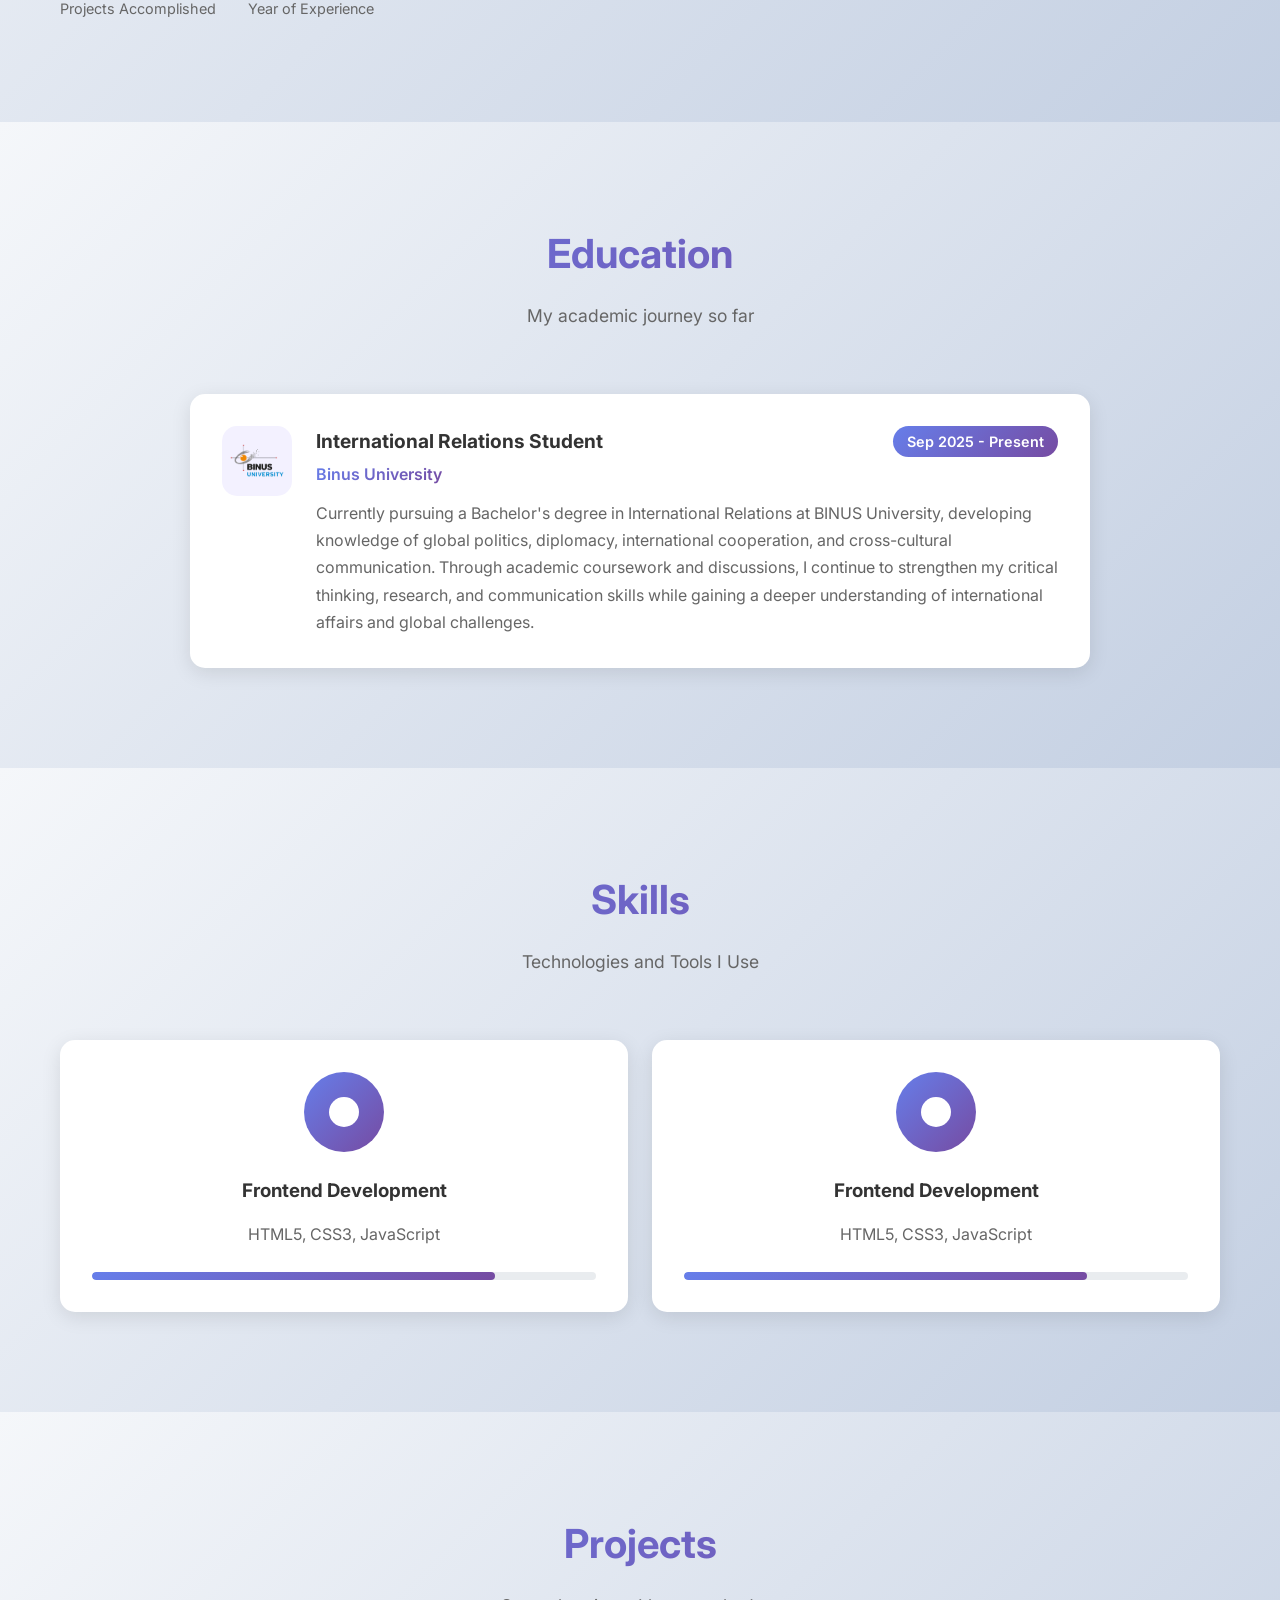
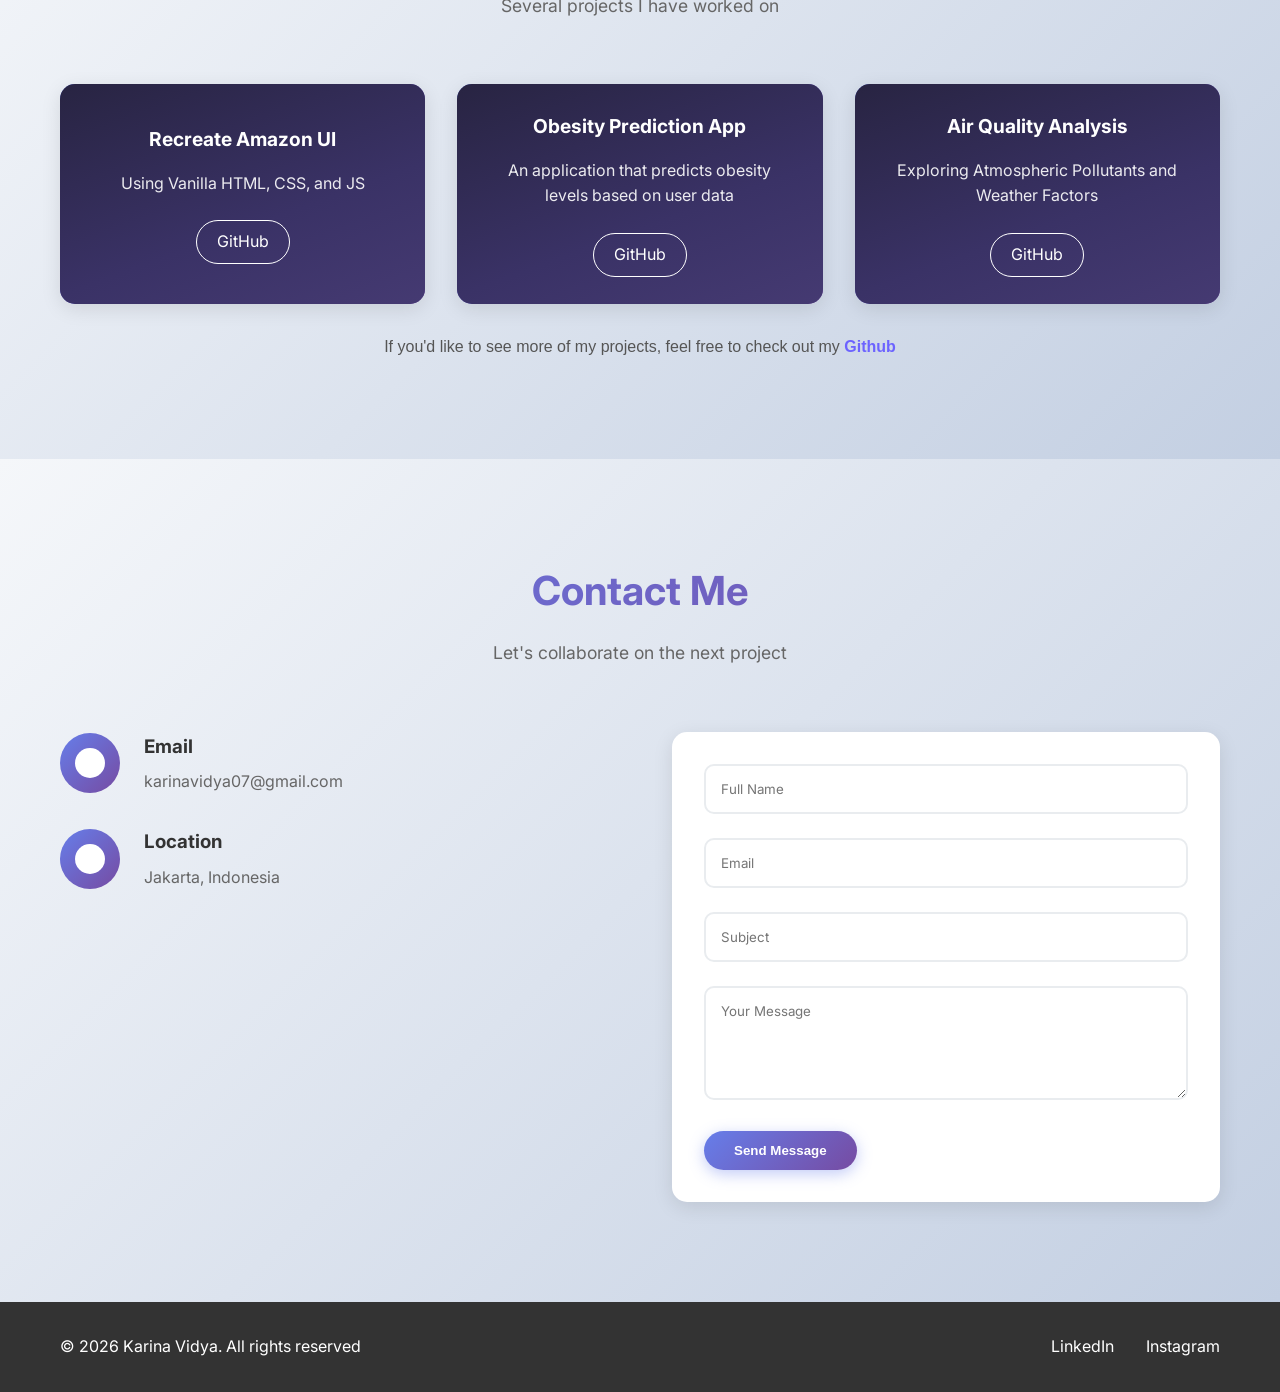
==== commit 2f2a9595: "Add files via upload" ====
(no text change in the page or its own stylesheets)
